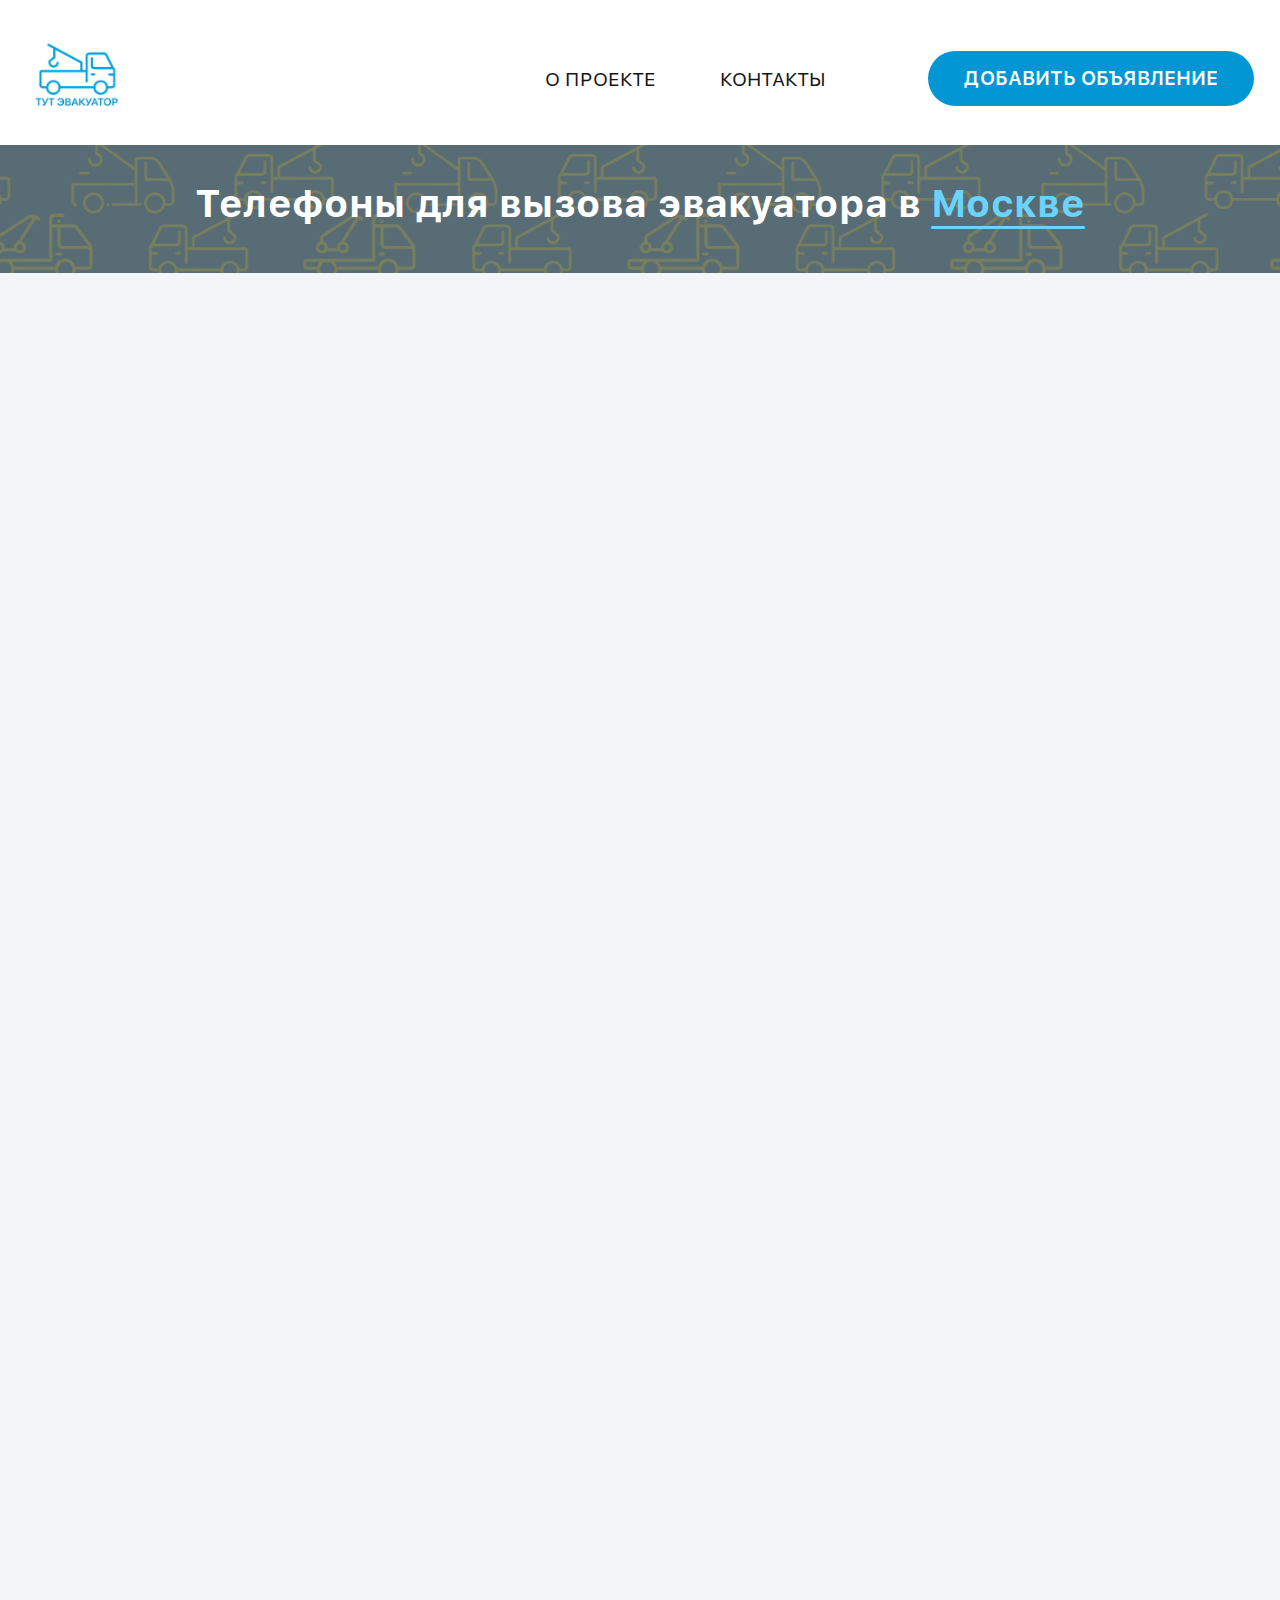
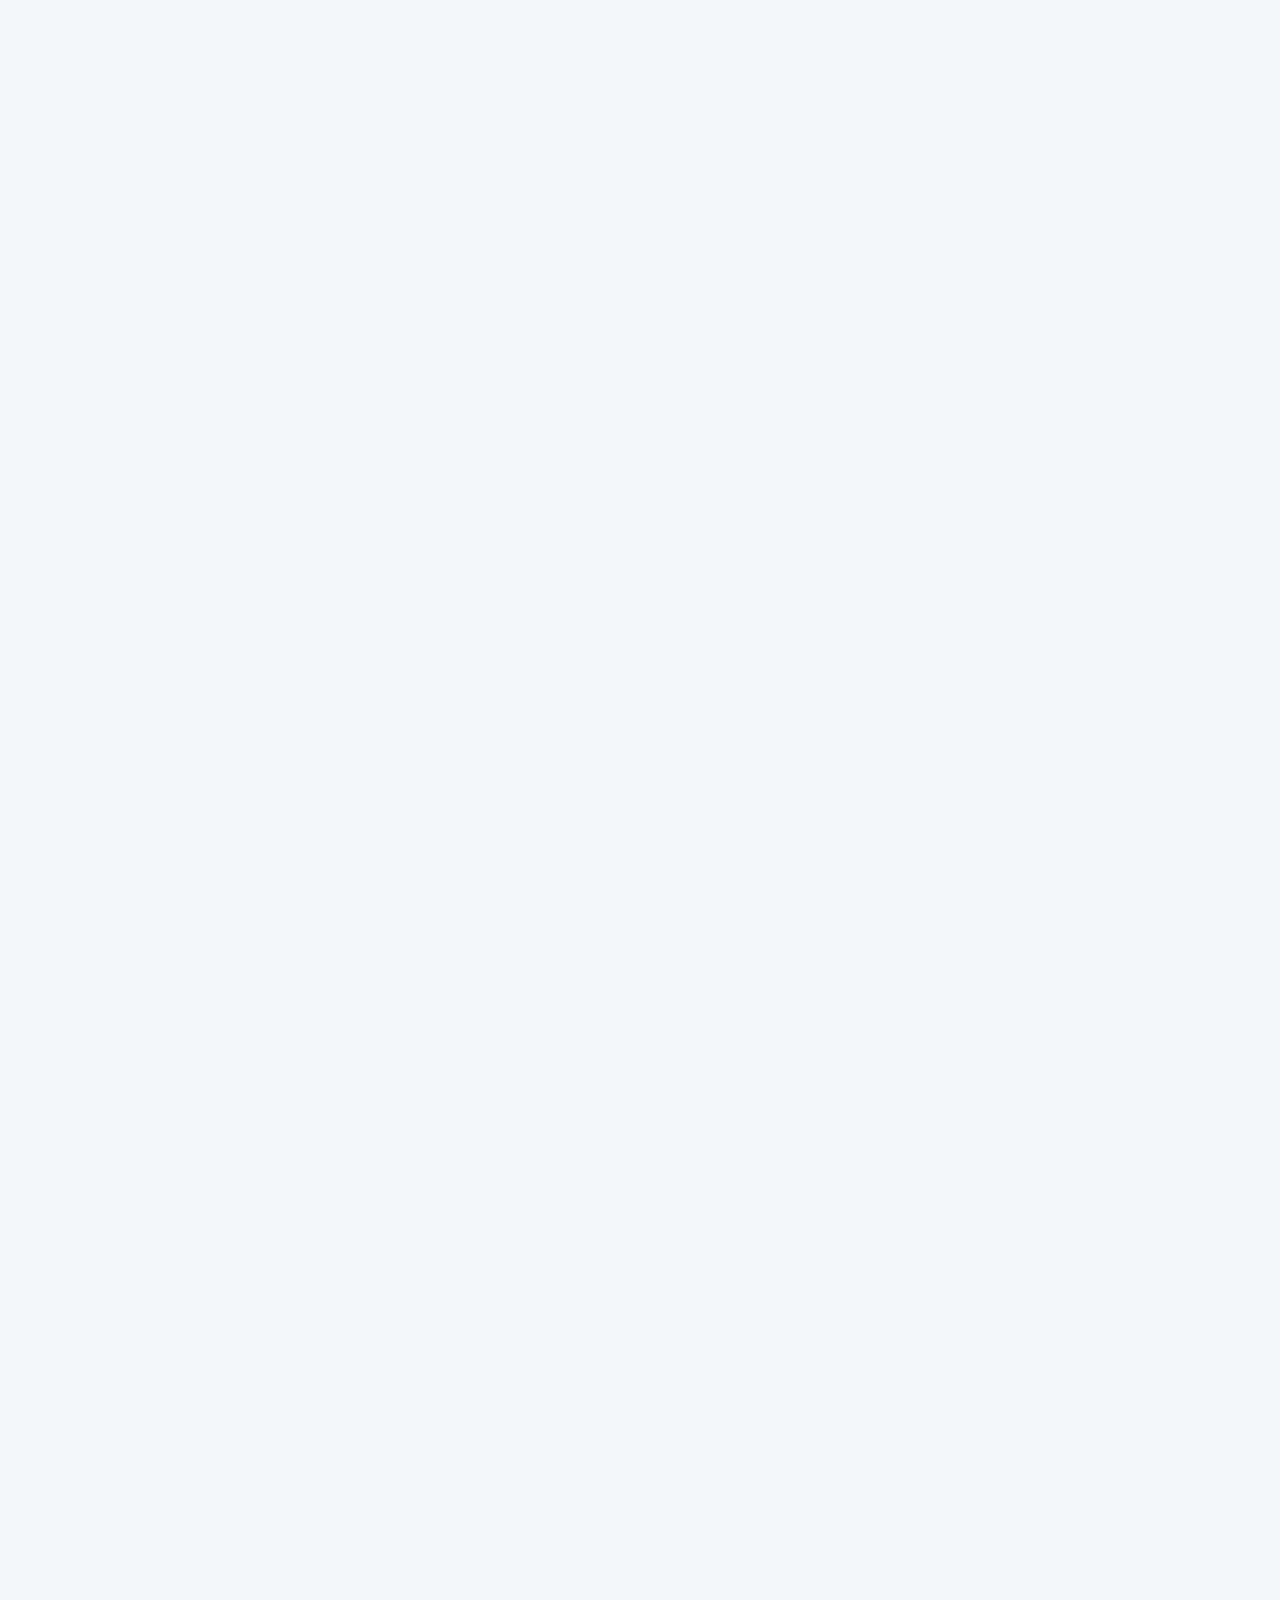
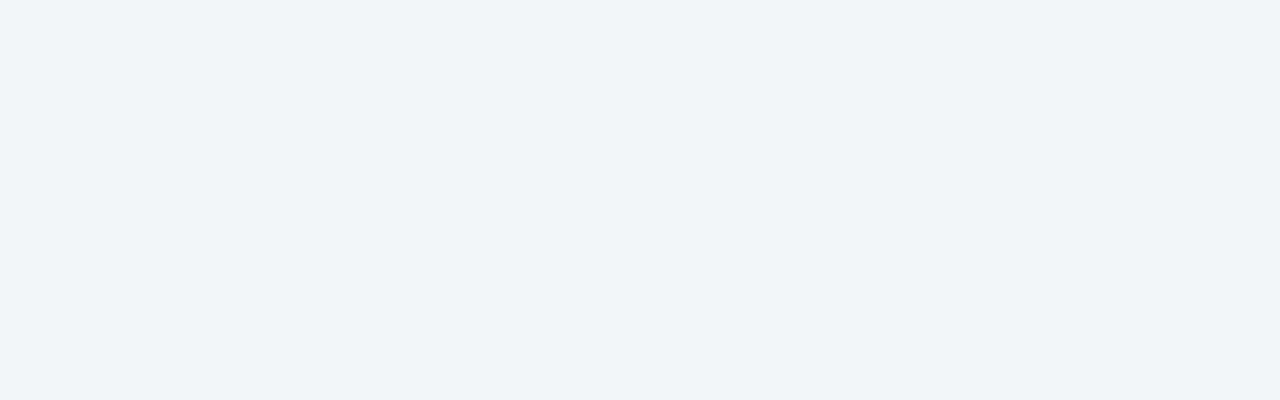
==== index.html @ 8d8cde80 "init commit" ====
<!doctype html>
<html lang="ru">
  <head>
    <meta charset="UTF-8" />
    <meta http-equiv="X-UA-Compatible" content="IE=edge" />
    <meta name="viewport" content="width=device-width, initial-scale=1.0" />
    <meta
      name="format-detection"
      content="telephone=no, address=no, email=no, date=no, url=no"
    />
    <meta name="theme-color" content="#F3F6F9" />
    <meta name="author" content="a.nikonorov" />
    <meta name="description" content="Тестовое задание для Дом сайтов" />
    <meta name="keywords" content="Тестовое задание, Дом сайтов" />
    <title>Дом сайтов. Тестовое задание</title>
    <link rel="shortcut icon" href="/favicon.ico" type="image/x-icon" />
    <link rel="stylesheet" href="css/index.css" />
  </head>
  <body>
    <div class="page-wrapper">
      <header class="header">
        <div class="header__container container">
          <a class="header__logo" href="/index.html">
            <img
              class="header__logo-img"
              srcset="img/logo.webp 1x, img/logo@2x.webp 2x"
              src="img/logo.webp"
              alt="Тут Эвакуатор"
            />
          </a>
          <div class="header__content">
            <nav class="header__nav">
              <ul class="header__nav-list">
                <li class="header__nav-item">
                  <a class="header__nav-link" href="#">О проекте</a>
                </li>
                <li class="header__nav-item">
                  <a class="header__nav-link" href="#">Контакты</a>
                </li>
              </ul>
            </nav>
            <a class="header__btn btn" href="#">Добавить объявление</a>
          </div>
        </div>
      </header>

      <main class="main-area">
        <section class="intro">
          <div class="intro__container container">
            <h1 class="intro__title">
              Телефоны для вызова эвакуатора в&nbsp;<a href="#">Москве</a>
            </h1>
          </div>
        </section>
      </main>

      <footer class="footer"></footer>
    </div>

    <script src="js/index.js" type="module"></script>
  </body>
</html>
---- css/index.css ----
@import 'modules/_normalize.css';
@import 'modules/_fonts.css';
@import 'modules/_variables.css';
@import 'modules/_common.css';
@import 'modules/_components.css';

/* ===========================
   Header
   =========================== */

.header {
  padding: 21px 0 22px;
  background: var(--white-color);
}

.header__container {
  max-width: 1720px;
  display: flex;
  align-items: center;
  justify-content: space-between;
  gap: 2rem;
}

.header__logo {
  display: flex;
  align-items: center;
}

.header__logo-img {
  width: clamp(60px, 8vw, 113px);
  height: clamp(60px, 8vw, 113px);
  object-fit: contain;
}

.header__content {
  display: flex;
  align-items: center;
  gap: clamp(20px, 8vw, 136px);
  transform: translateY(6px);
}

.header__nav-list {
  display: flex;
  gap: 20px clamp(20px, 5vw, 78px);
  margin: 0;
  padding: 0;
  list-style: none;
  text-transform: uppercase;
  font-size: var(--secondary-font-size);
}

.header__nav-item {
  margin: 0;
}

.header__nav-link {
  text-decoration: none;
  color: var(--primary-color);
}

.header__nav-link:hover,
.header__nav-link.current {
  color: var(--accent-color);
}

/* ===========================
   Intro
   =========================== */

.intro {
  padding: 34px 0 48px;
  background: url('../img/intro-bg.webp') repeat 54% 42% var(--banner-bg-color);
  color: var(--white-color);
  text-align: center;
}

.intro__title {
  margin: 0;
}

.intro__title a {
  text-underline-offset: 9px;
  transition: none;
}
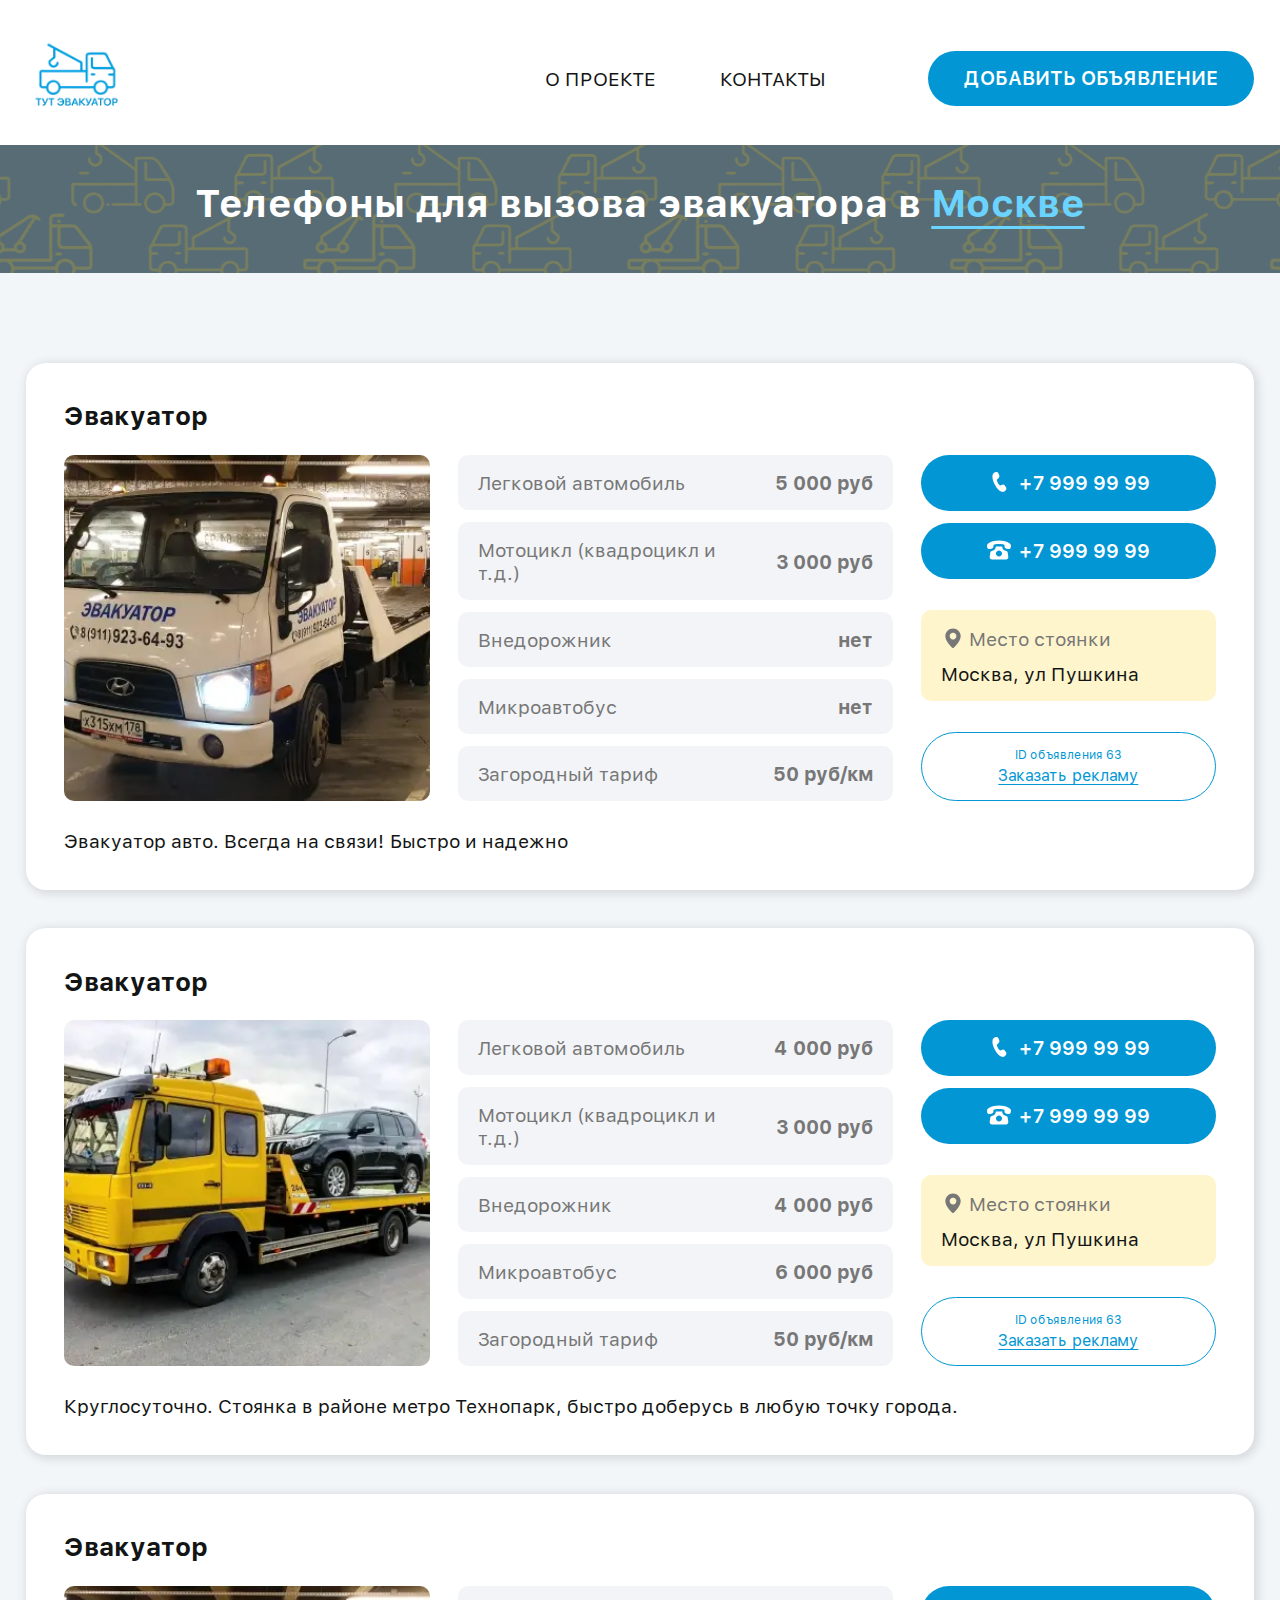
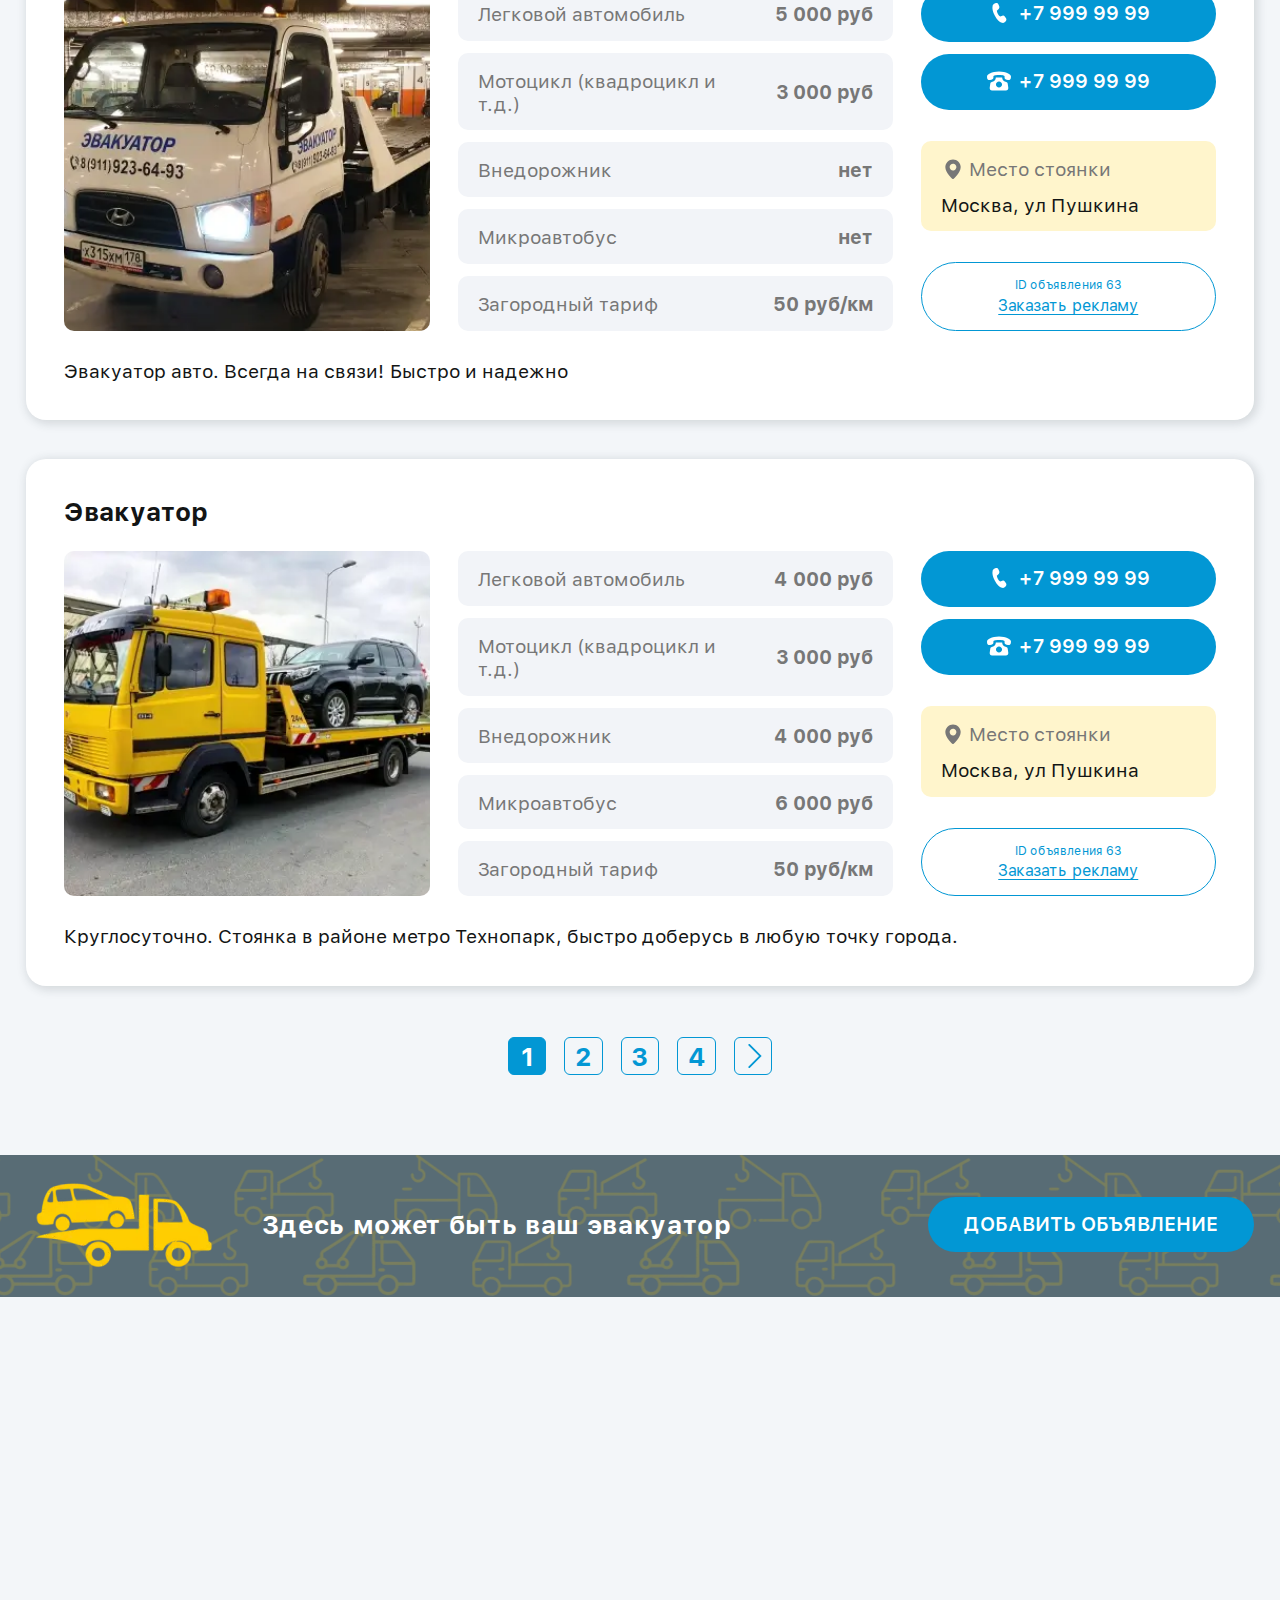
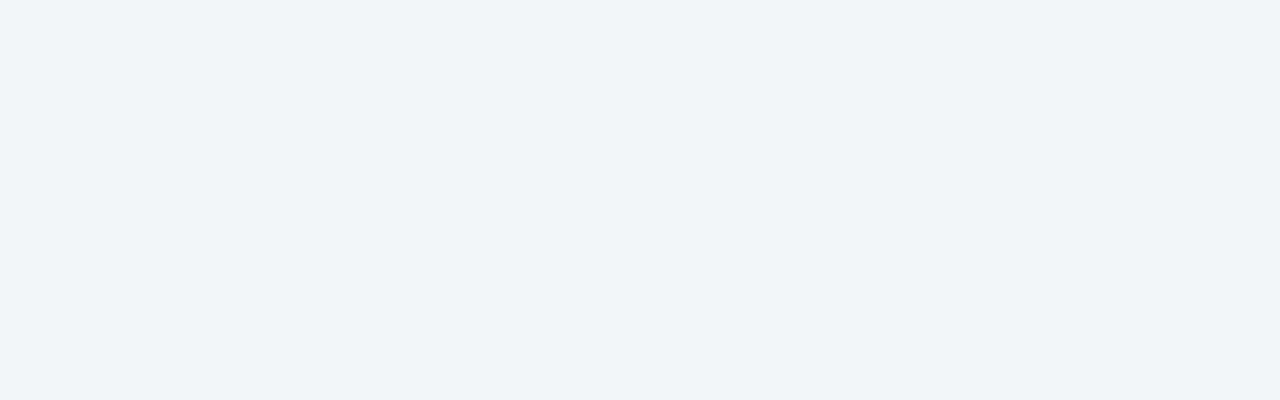
==== commit 1072b1c1: "iteration 1" ====
--- a/index.html
+++ b/index.html
@@ -52,6 +52,292 @@
             </h1>
           </div>
         </section>
+
+        <section class="catalog">
+          <div class="catalog__container container">
+            <div class="catalog__items">
+              <div class="card">
+                <h3 class="card__title">Эвакуатор</h3>
+                <div class="card__cols">
+                  <div class="card__img">
+                    <img src="img/card-img-1.webp" alt="Card image" />
+                  </div>
+                  <div class="card__params">
+                    <div class="card__param">
+                      <div class="card__param-name">Легковой автомобиль</div>
+                      <div class="card__param-value">5 000 руб</div>
+                    </div>
+                    <div class="card__param">
+                      <div class="card__param-name">
+                        Мотоцикл (квадроцикл и т.д.)
+                      </div>
+                      <div class="card__param-value">3 000 руб</div>
+                    </div>
+                    <div class="card__param">
+                      <div class="card__param-name">Внедорожник</div>
+                      <div class="card__param-value">нет</div>
+                    </div>
+                    <div class="card__param">
+                      <div class="card__param-name">Микроавтобус</div>
+                      <div class="card__param-value">нет</div>
+                    </div>
+                    <div class="card__param">
+                      <div class="card__param-name">Загородный тариф</div>
+                      <div class="card__param-value">50 руб/км</div>
+                    </div>
+                  </div>
+                  <div class="card__contacts">
+                    <div class="card__phones">
+                      <a class="card__phone btn" href="tel:+79999999999">
+                        <svg><use href="img/sprite.svg#call"></use></svg>
+                        <span>+7 999 99 99</span>
+                      </a>
+                      <a class="card__phone btn" href="tel:+79999999999">
+                        <svg><use href="img/sprite.svg#phone"></use></svg>
+                        <span>+7 999 99 99</span>
+                      </a>
+                    </div>
+                    <div class="card__place">
+                      <div class="card__place-title">
+                        <svg class="icon">
+                          <use href="img/sprite.svg#place"></use>
+                        </svg>
+                        <span>Место стоянки</span>
+                      </div>
+                      <div class="card__place-desc">Москва, ул Пушкина</div>
+                    </div>
+                    <div class="card__id">
+                      <div class="card__id-title">ID объявления 63</div>
+                      <a class="card__id-link" href="#">Заказать рекламу</a>
+                    </div>
+                  </div>
+                </div>
+                <div class="card__info">
+                  Эвакуатор авто. Всегда на связи! Быстро и надежно
+                </div>
+              </div>
+
+              <div class="card">
+                <h3 class="card__title">Эвакуатор</h3>
+                <div class="card__cols">
+                  <div class="card__img">
+                    <img src="img/card-img-2.webp" alt="Card image" />
+                  </div>
+                  <div class="card__params">
+                    <div class="card__param">
+                      <div class="card__param-name">Легковой автомобиль</div>
+                      <div class="card__param-value">4 000 руб</div>
+                    </div>
+                    <div class="card__param">
+                      <div class="card__param-name">
+                        Мотоцикл (квадроцикл и т.д.)
+                      </div>
+                      <div class="card__param-value">3 000 руб</div>
+                    </div>
+                    <div class="card__param">
+                      <div class="card__param-name">Внедорожник</div>
+                      <div class="card__param-value">4 000 руб</div>
+                    </div>
+                    <div class="card__param">
+                      <div class="card__param-name">Микроавтобус</div>
+                      <div class="card__param-value">6 000 руб</div>
+                    </div>
+                    <div class="card__param">
+                      <div class="card__param-name">Загородный тариф</div>
+                      <div class="card__param-value">50 руб/км</div>
+                    </div>
+                  </div>
+                  <div class="card__contacts">
+                    <div class="card__phones">
+                      <a class="card__phone btn" href="tel:+79999999999">
+                        <svg><use href="img/sprite.svg#call"></use></svg>
+                        <span>+7 999 99 99</span>
+                      </a>
+                      <a class="card__phone btn" href="tel:+79999999999">
+                        <svg><use href="img/sprite.svg#phone"></use></svg>
+                        <span>+7 999 99 99</span>
+                      </a>
+                    </div>
+                    <div class="card__place">
+                      <div class="card__place-title">
+                        <svg class="icon">
+                          <use href="img/sprite.svg#place"></use>
+                        </svg>
+                        <span>Место стоянки</span>
+                      </div>
+                      <div class="card__place-desc">Москва, ул Пушкина</div>
+                    </div>
+                    <div class="card__id">
+                      <div class="card__id-title">ID объявления 63</div>
+                      <a class="card__id-link" href="#">Заказать рекламу</a>
+                    </div>
+                  </div>
+                </div>
+                <div class="card__info">
+                  Круглосуточно. Стоянка в районе метро Технопарк, быстро
+                  доберусь в любую точку города.
+                </div>
+              </div>
+
+              <div class="card">
+                <h3 class="card__title">Эвакуатор</h3>
+                <div class="card__cols">
+                  <div class="card__img">
+                    <img src="img/card-img-1.webp" alt="Card image" />
+                  </div>
+                  <div class="card__params">
+                    <div class="card__param">
+                      <div class="card__param-name">Легковой автомобиль</div>
+                      <div class="card__param-value">5 000 руб</div>
+                    </div>
+                    <div class="card__param">
+                      <div class="card__param-name">
+                        Мотоцикл (квадроцикл и т.д.)
+                      </div>
+                      <div class="card__param-value">3 000 руб</div>
+                    </div>
+                    <div class="card__param">
+                      <div class="card__param-name">Внедорожник</div>
+                      <div class="card__param-value">нет</div>
+                    </div>
+                    <div class="card__param">
+                      <div class="card__param-name">Микроавтобус</div>
+                      <div class="card__param-value">нет</div>
+                    </div>
+                    <div class="card__param">
+                      <div class="card__param-name">Загородный тариф</div>
+                      <div class="card__param-value">50 руб/км</div>
+                    </div>
+                  </div>
+                  <div class="card__contacts">
+                    <div class="card__phones">
+                      <a class="card__phone btn" href="tel:+79999999999">
+                        <svg><use href="img/sprite.svg#call"></use></svg>
+                        <span>+7 999 99 99</span>
+                      </a>
+                      <a class="card__phone btn" href="tel:+79999999999">
+                        <svg><use href="img/sprite.svg#phone"></use></svg>
+                        <span>+7 999 99 99</span>
+                      </a>
+                    </div>
+                    <div class="card__place">
+                      <div class="card__place-title">
+                        <svg class="icon">
+                          <use href="img/sprite.svg#place"></use>
+                        </svg>
+                        <span>Место стоянки</span>
+                      </div>
+                      <div class="card__place-desc">Москва, ул Пушкина</div>
+                    </div>
+                    <div class="card__id">
+                      <div class="card__id-title">ID объявления 63</div>
+                      <a class="card__id-link" href="#">Заказать рекламу</a>
+                    </div>
+                  </div>
+                </div>
+                <div class="card__info">
+                  Эвакуатор авто. Всегда на связи! Быстро и надежно
+                </div>
+              </div>
+
+              <div class="card">
+                <h3 class="card__title">Эвакуатор</h3>
+                <div class="card__cols">
+                  <div class="card__img">
+                    <img src="img/card-img-2.webp" alt="Card image" />
+                  </div>
+                  <div class="card__params">
+                    <div class="card__param">
+                      <div class="card__param-name">Легковой автомобиль</div>
+                      <div class="card__param-value">4 000 руб</div>
+                    </div>
+                    <div class="card__param">
+                      <div class="card__param-name">
+                        Мотоцикл (квадроцикл и т.д.)
+                      </div>
+                      <div class="card__param-value">3 000 руб</div>
+                    </div>
+                    <div class="card__param">
+                      <div class="card__param-name">Внедорожник</div>
+                      <div class="card__param-value">4 000 руб</div>
+                    </div>
+                    <div class="card__param">
+                      <div class="card__param-name">Микроавтобус</div>
+                      <div class="card__param-value">6 000 руб</div>
+                    </div>
+                    <div class="card__param">
+                      <div class="card__param-name">Загородный тариф</div>
+                      <div class="card__param-value">50 руб/км</div>
+                    </div>
+                  </div>
+                  <div class="card__contacts">
+                    <div class="card__phones">
+                      <a class="card__phone btn" href="tel:+79999999999">
+                        <svg><use href="img/sprite.svg#call"></use></svg>
+                        <span>+7 999 99 99</span>
+                      </a>
+                      <a class="card__phone btn" href="tel:+79999999999">
+                        <svg><use href="img/sprite.svg#phone"></use></svg>
+                        <span>+7 999 99 99</span>
+                      </a>
+                    </div>
+                    <div class="card__place">
+                      <div class="card__place-title">
+                        <svg class="icon">
+                          <use href="img/sprite.svg#place"></use>
+                        </svg>
+                        <span>Место стоянки</span>
+                      </div>
+                      <div class="card__place-desc">Москва, ул Пушкина</div>
+                    </div>
+                    <div class="card__id">
+                      <div class="card__id-title">ID объявления 63</div>
+                      <a class="card__id-link" href="#">Заказать рекламу</a>
+                    </div>
+                  </div>
+                </div>
+                <div class="card__info">
+                  Круглосуточно. Стоянка в районе метро Технопарк, быстро
+                  доберусь в любую точку города.
+                </div>
+              </div>
+            </div>
+
+            <div class="pagination">
+              <!--<a class="pagination__item pagination__item--prev" href="#">
+                <svg class="icon">
+                  <use href="img/sprite.svg?v2#angle-r"></use>
+                </svg>
+              </a>-->
+              <a class="pagination__item pagination__item--current" href="#">
+                1
+              </a>
+              <a class="pagination__item" href="#">2</a>
+              <a class="pagination__item" href="#">3</a>
+              <a class="pagination__item" href="#">4</a>
+              <a class="pagination__item pagination__item--next" href="#">
+                <svg class="icon">
+                  <use href="img/sprite.svg?v2#angle-r"></use>
+                </svg>
+              </a>
+            </div>
+          </div>
+        </section>
+
+        <section class="banner">
+          <div class="banner__container container">
+            <div class="banner__icon">
+              <img
+                class="banner__icon-img"
+                srcset="img/banner-icon.webp 1x, img/banner-icon@2x.webp 2x"
+                src="img/banner-icon.webp"
+                alt="Здесь может быть ваш эвакуатор"
+              />
+            </div>
+            <h2 class="banner__title">Здесь может быть ваш эвакуатор</h2>
+            <a class="banner__btn btn" href="#">Добавить объявление</a>
+          </div>
+        </section>
       </main>
 
       <footer class="footer"></footer>
--- a/css/index.css
+++ b/css/index.css
@@ -41,7 +41,7 @@
 
 .header__nav-list {
   display: flex;
-  gap: 20px clamp(20px, 5vw, 78px);
+  gap: 20px clamp(16px, 5vw, 78px);
   margin: 0;
   padding: 0;
   list-style: none;
@@ -82,3 +82,53 @@
   text-underline-offset: 9px;
   transition: none;
 }
+
+/* ===========================
+   Catalog
+   =========================== */
+
+.catalog {
+  padding-top: clamp(47px, 7vw, 94px);
+  padding-bottom: clamp(40px, 7vw, 80px);
+}
+
+.catalog__items {
+  display: flex;
+  flex-direction: column;
+  gap: clamp(22px, 3vw, 44px);
+}
+
+/* ===========================
+   Banner
+   =========================== */
+
+.banner {
+  background: url('../img/intro-bg.webp') repeat 54% 42% var(--banner-bg-color);
+  color: var(--white-color);
+}
+
+.banner__container {
+  display: flex;
+  align-items: center;
+  justify-content: space-between;
+  gap: 36px;
+  padding-top: 9px;
+  padding-bottom: 12px;
+}
+
+.banner__icon {
+  display: flex;
+  align-items: center;
+  margin-left: -10px;
+}
+
+.banner__icon-img {
+  width: 210px;
+  height: 121px;
+  object-fit: contain;
+}
+
+.banner__title {
+  margin: 0 auto 0 0;
+  letter-spacing: 0.026em;
+}
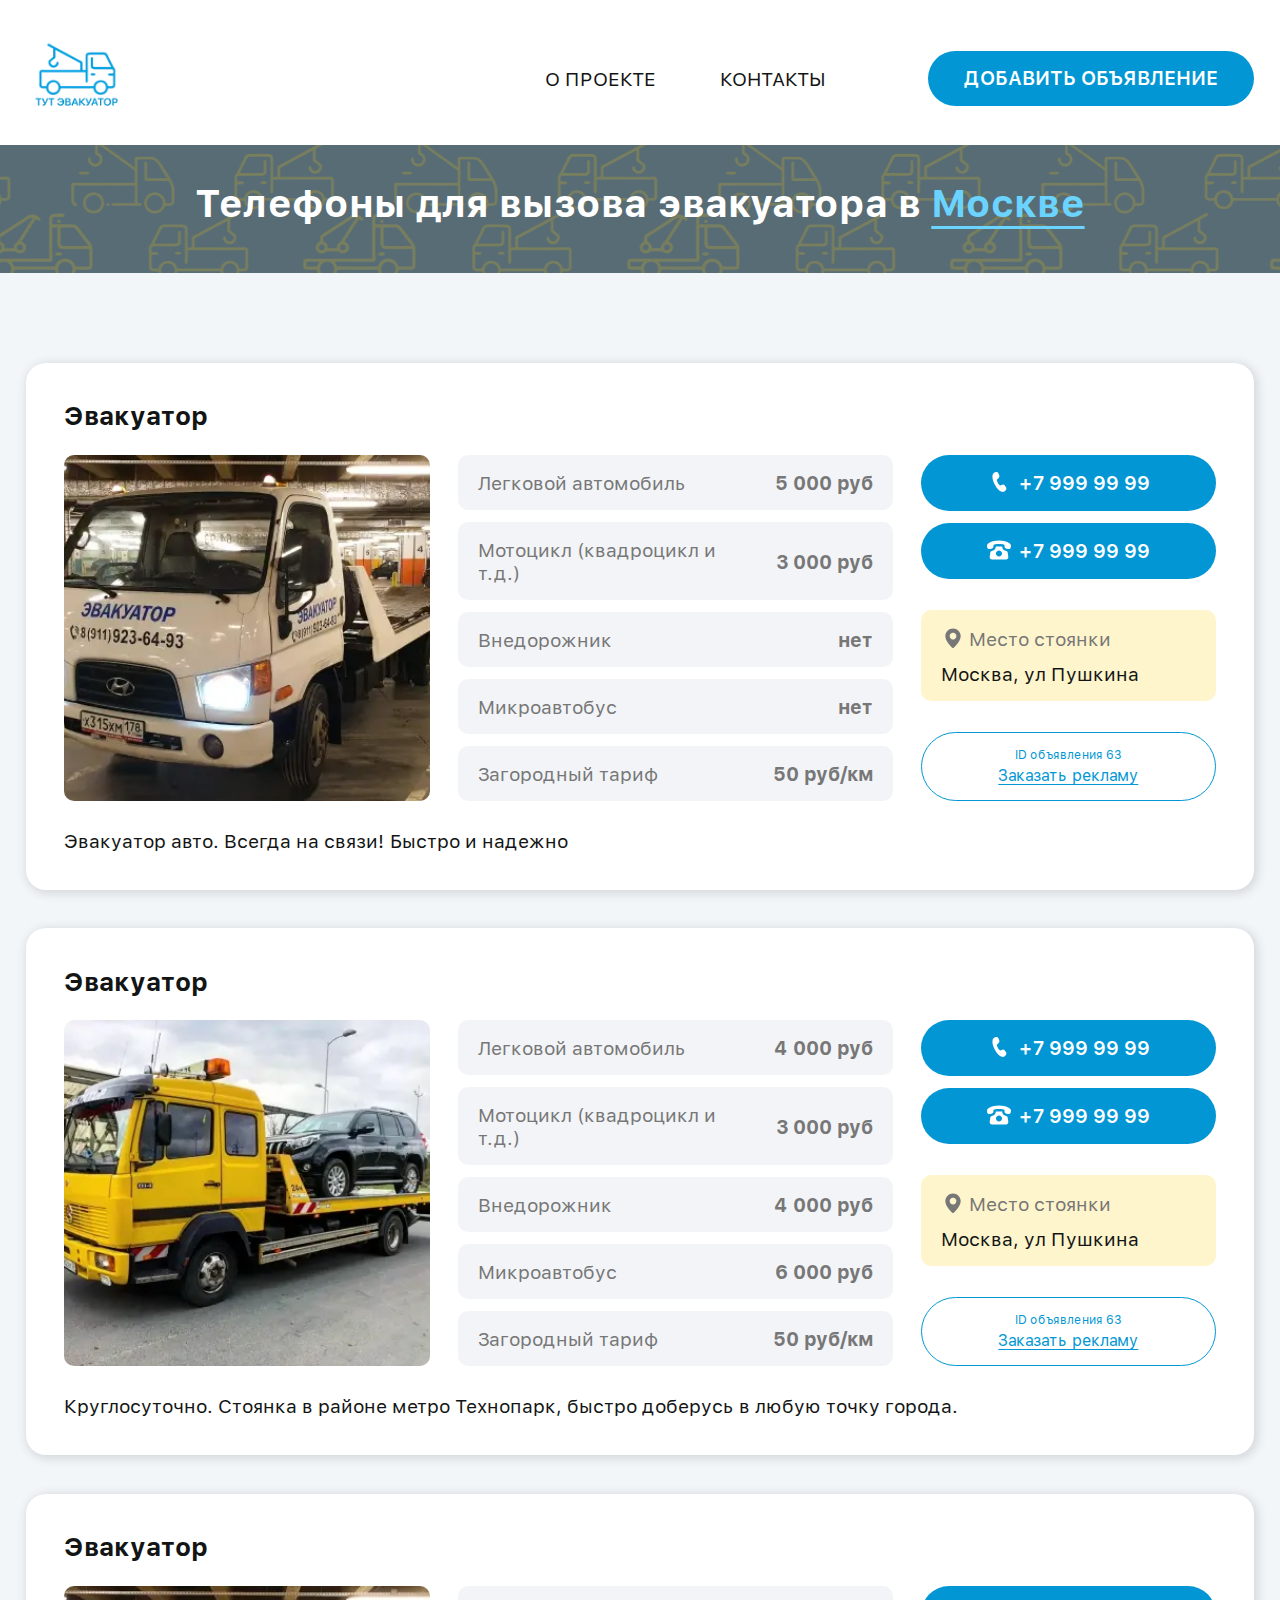
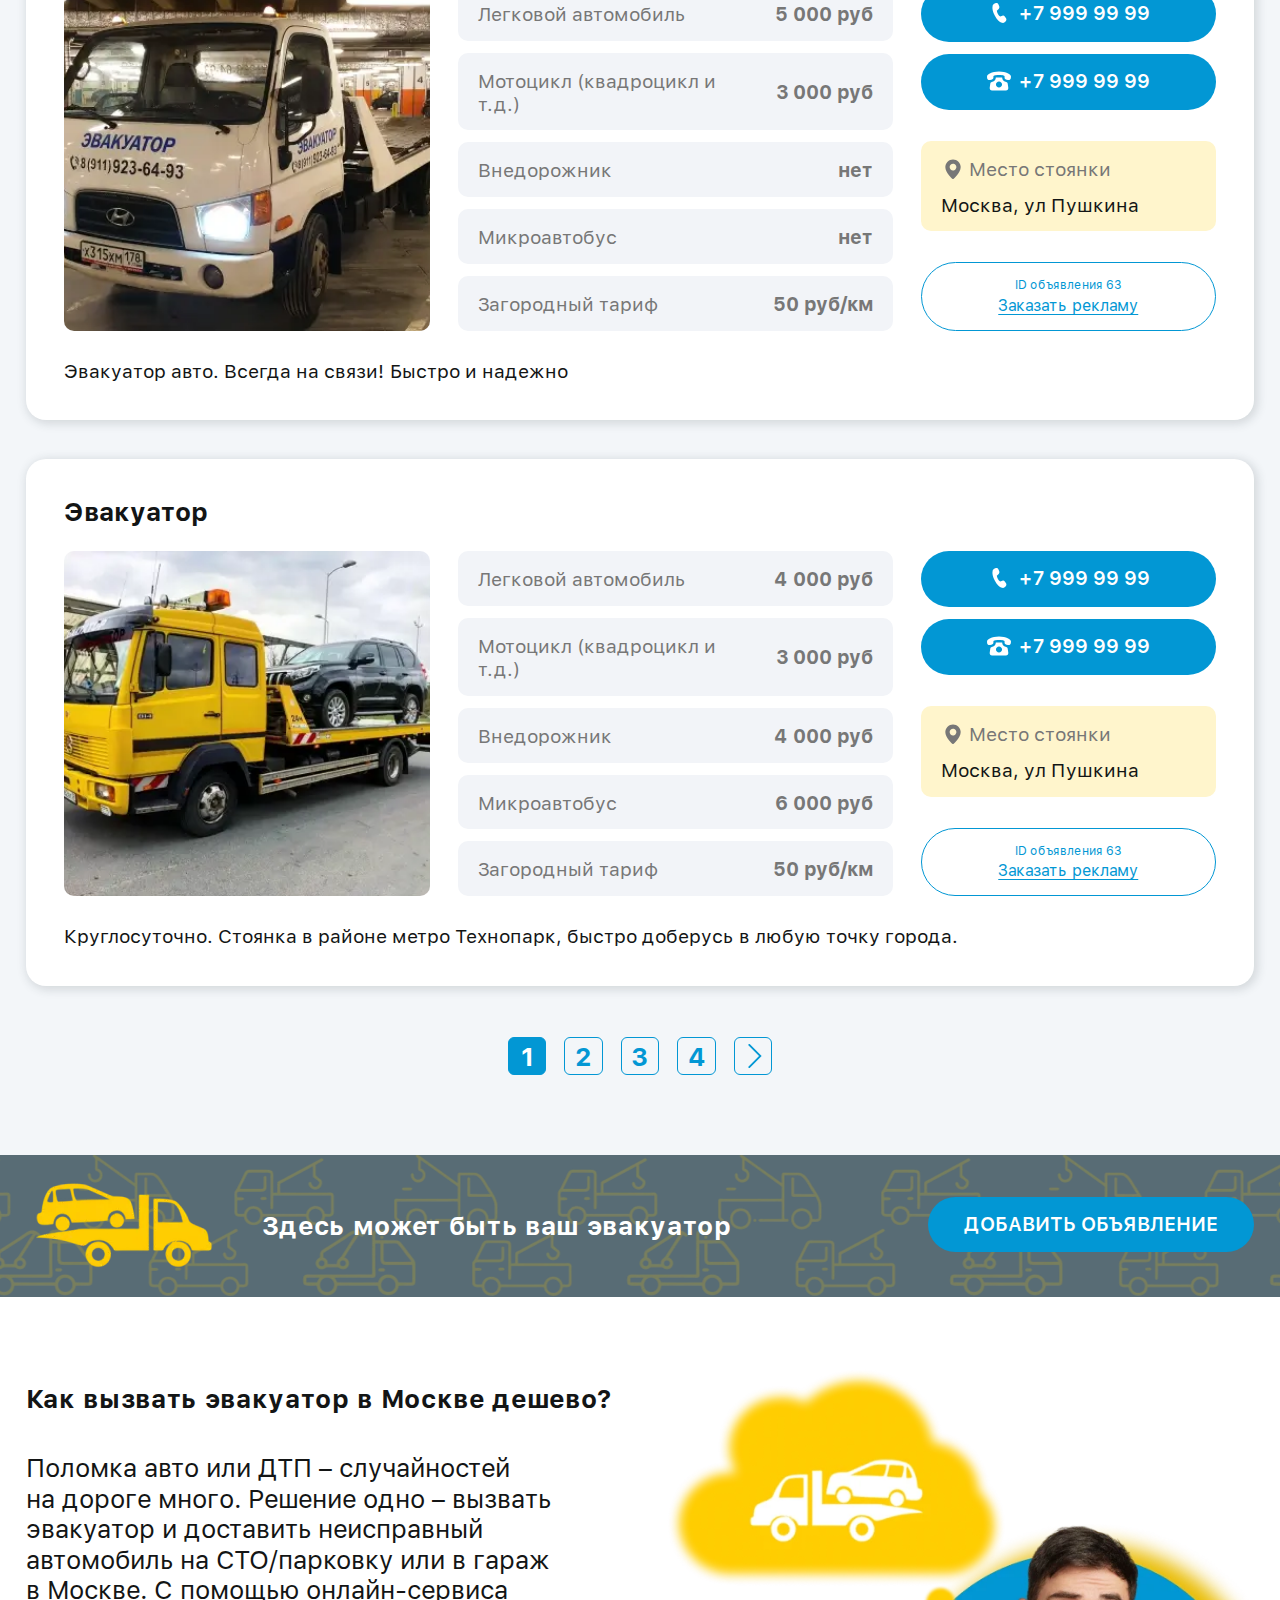
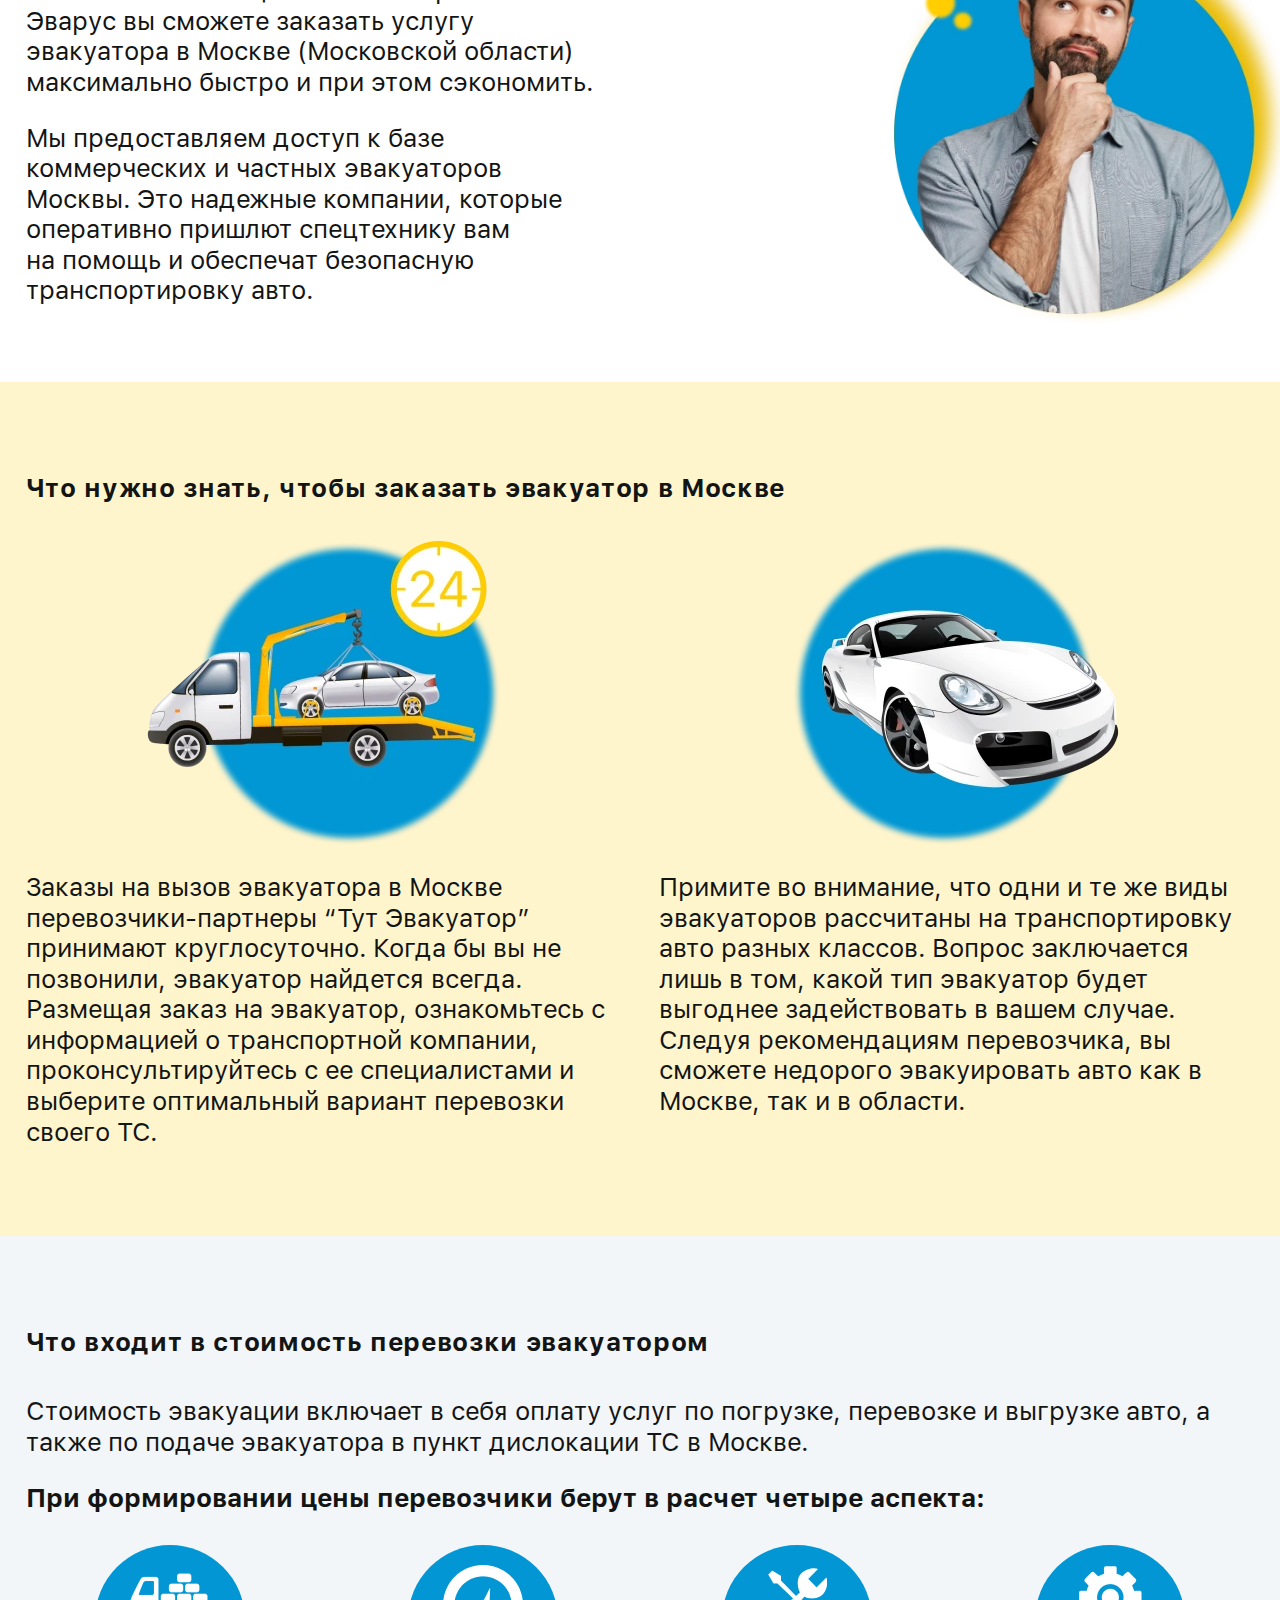
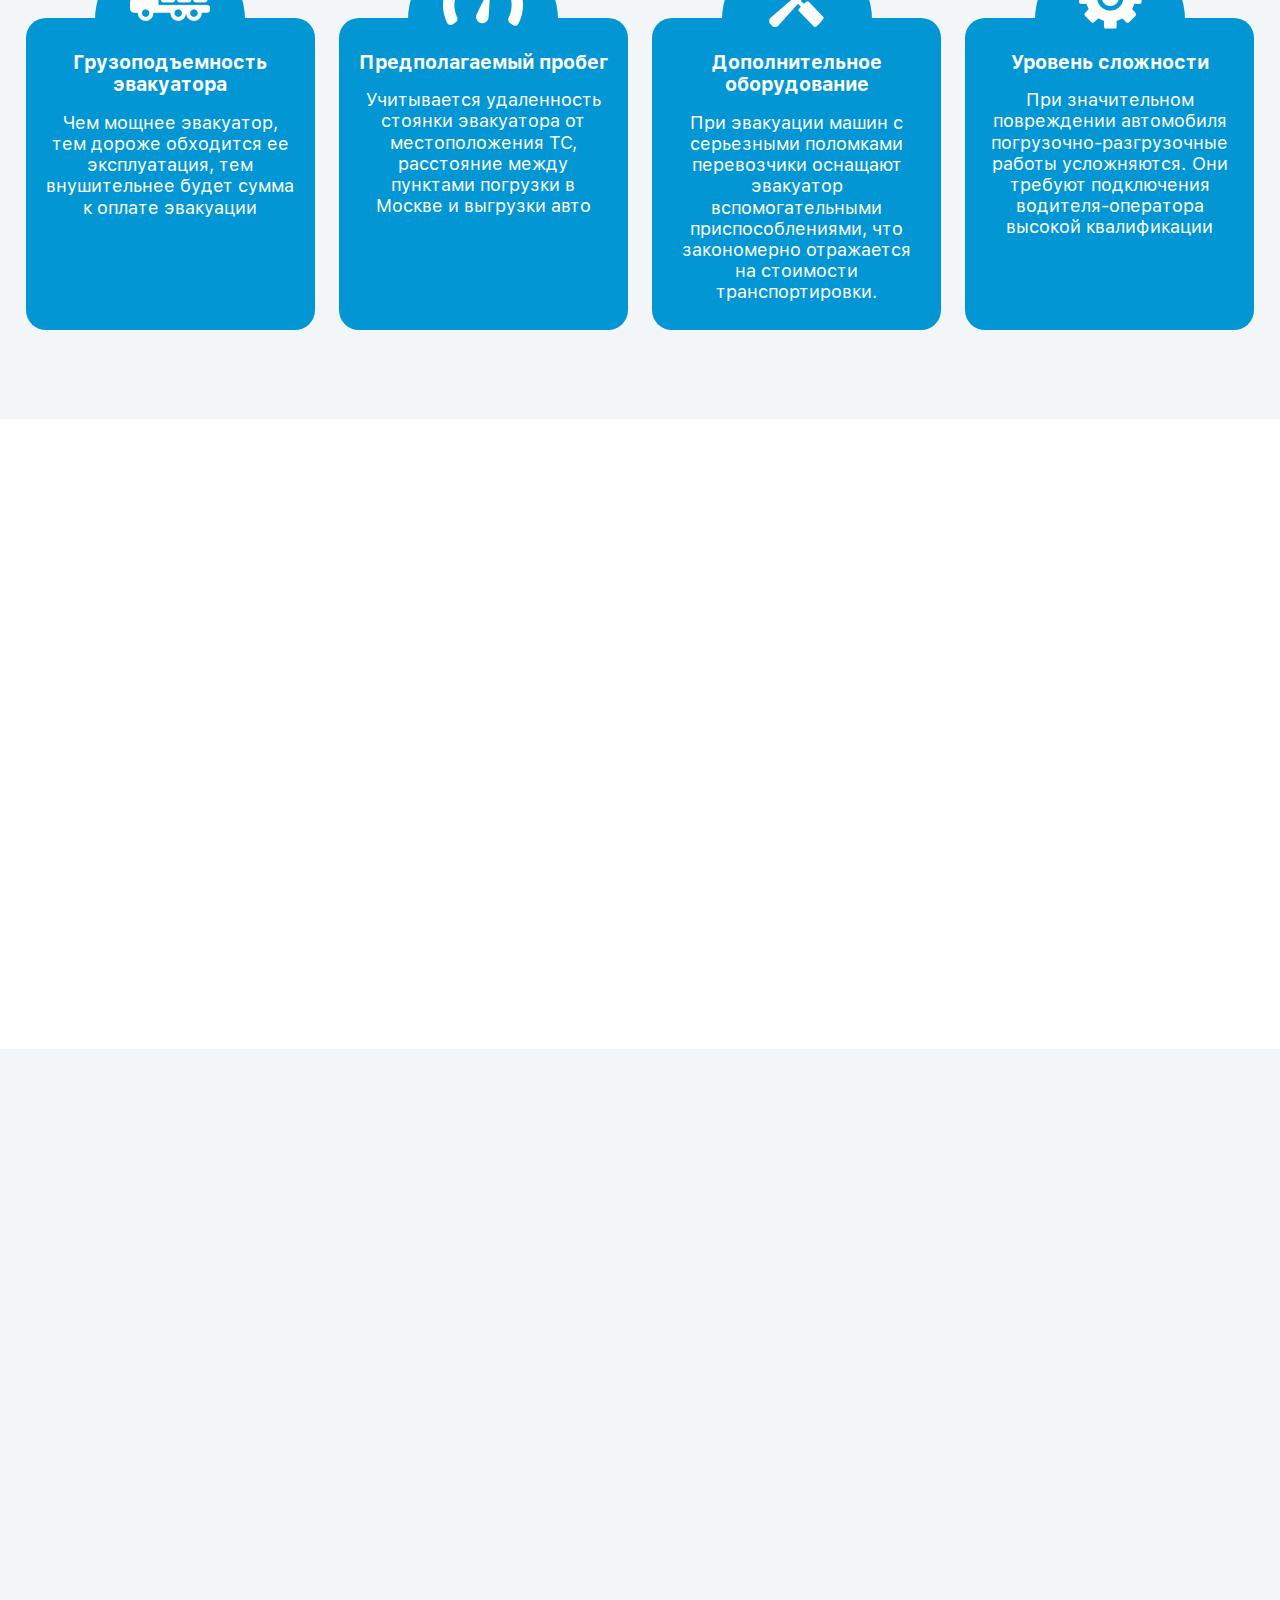
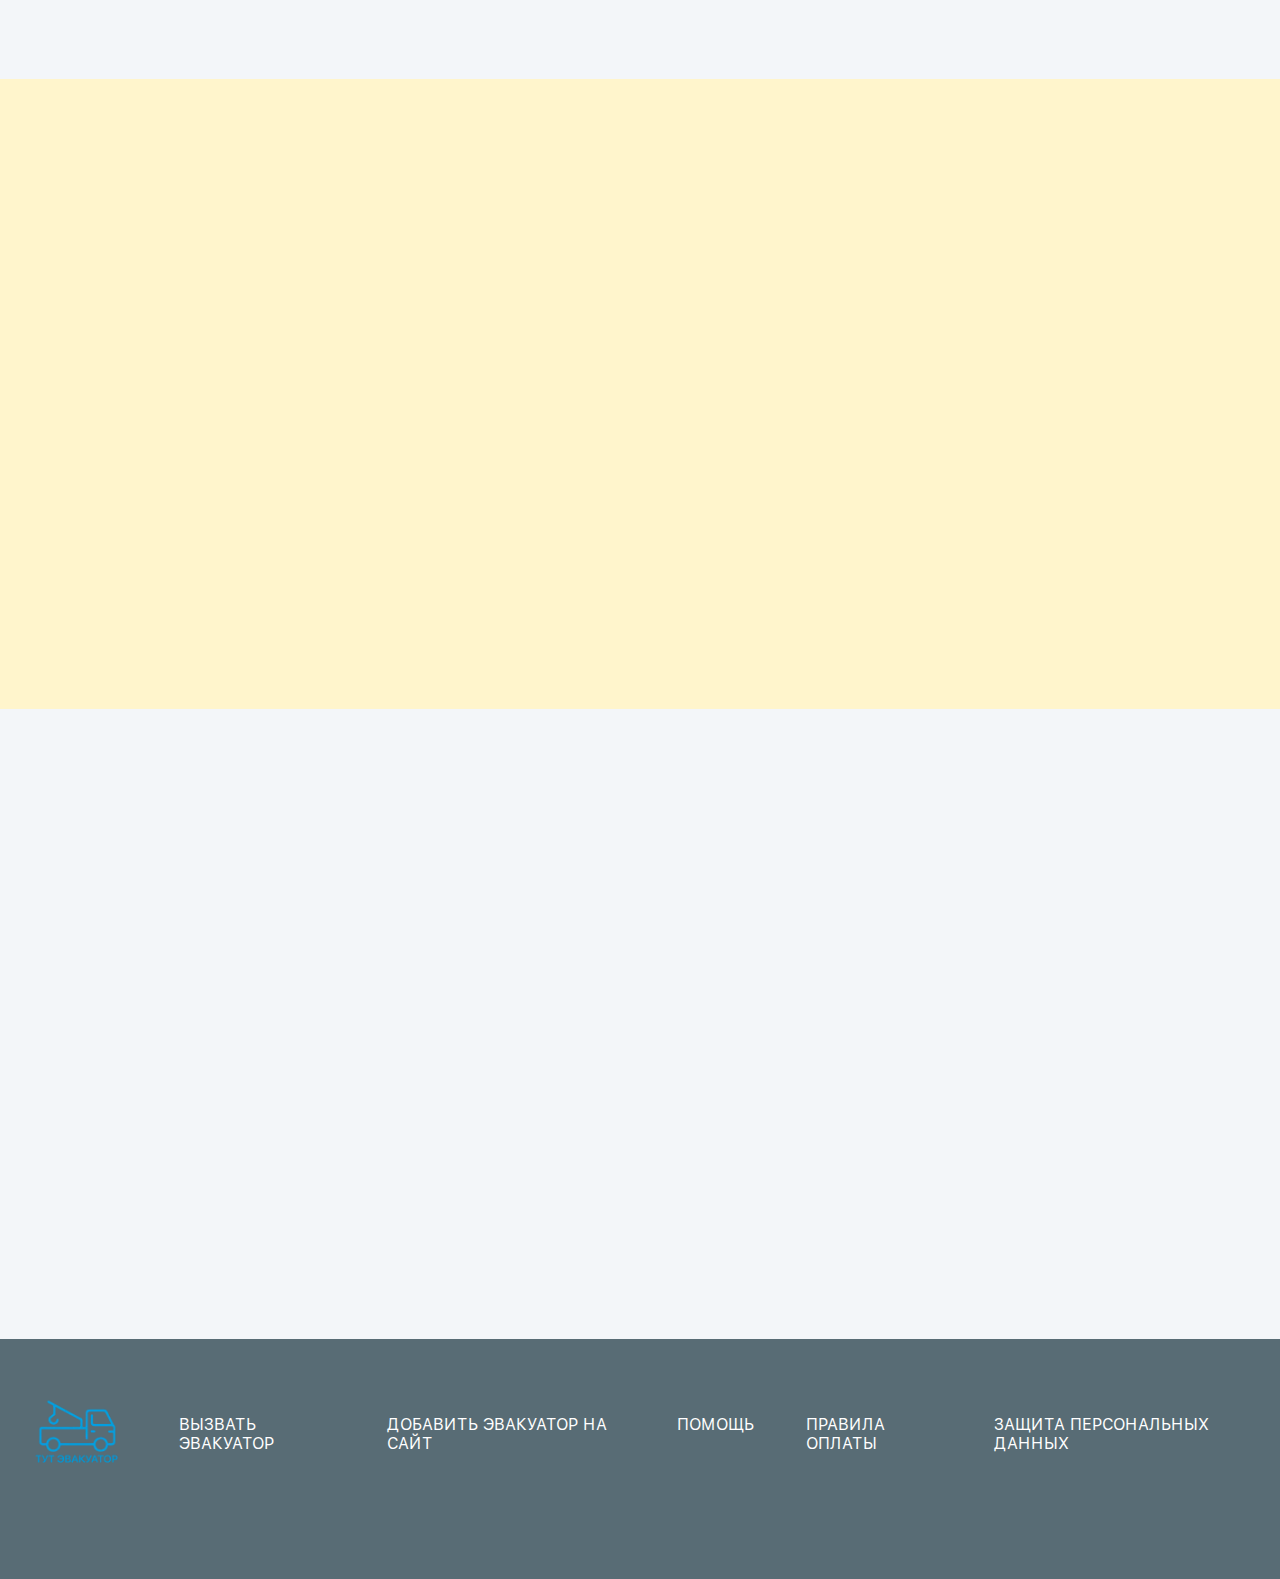
==== commit df0a77f6: "iteration 2" ====
--- a/index.html
+++ b/index.html
@@ -60,7 +60,7 @@
                 <h3 class="card__title">Эвакуатор</h3>
                 <div class="card__cols">
                   <div class="card__img">
-                    <img src="img/card-img-1.webp" alt="Card image" />
+                    <img src="img/card-1.webp" alt="Card image" />
                   </div>
                   <div class="card__params">
                     <div class="card__param">
@@ -121,7 +121,7 @@
                 <h3 class="card__title">Эвакуатор</h3>
                 <div class="card__cols">
                   <div class="card__img">
-                    <img src="img/card-img-2.webp" alt="Card image" />
+                    <img src="img/card-2.webp" alt="Card image" />
                   </div>
                   <div class="card__params">
                     <div class="card__param">
@@ -183,7 +183,7 @@
                 <h3 class="card__title">Эвакуатор</h3>
                 <div class="card__cols">
                   <div class="card__img">
-                    <img src="img/card-img-1.webp" alt="Card image" />
+                    <img src="img/card-1.webp" alt="Card image" />
                   </div>
                   <div class="card__params">
                     <div class="card__param">
@@ -244,7 +244,7 @@
                 <h3 class="card__title">Эвакуатор</h3>
                 <div class="card__cols">
                   <div class="card__img">
-                    <img src="img/card-img-2.webp" alt="Card image" />
+                    <img src="img/card-2.webp" alt="Card image" />
                   </div>
                   <div class="card__params">
                     <div class="card__param">
@@ -304,7 +304,11 @@
             </div>
 
             <div class="pagination">
-              <!--<a class="pagination__item pagination__item--prev" href="#">
+              <!--<a
+                class="pagination__item pagination__item--prev"
+                href="#"
+                aria-label="Предыдущая страница"
+              >
                 <svg class="icon">
                   <use href="img/sprite.svg?v2#angle-r"></use>
                 </svg>
@@ -315,7 +319,11 @@
               <a class="pagination__item" href="#">2</a>
               <a class="pagination__item" href="#">3</a>
               <a class="pagination__item" href="#">4</a>
-              <a class="pagination__item pagination__item--next" href="#">
+              <a
+                class="pagination__item pagination__item--next"
+                href="#"
+                aria-label="Следующая страница"
+              >
                 <svg class="icon">
                   <use href="img/sprite.svg?v2#angle-r"></use>
                 </svg>
@@ -338,11 +346,233 @@
             <a class="banner__btn btn" href="#">Добавить объявление</a>
           </div>
         </section>
+
+        <section class="how-call">
+          <div class="how-call__container container">
+            <div class="how-call__content">
+              <h2 class="how-call__title">
+                Как вызвать эвакуатор в Москве дешево?
+              </h2>
+              <div class="how-call__desc">
+                <p>
+                  Поломка авто или ДТП&nbsp;– случайностей на&nbsp;дороге много.
+                  Решение одно&nbsp;– вызвать эвакуатор и&nbsp;доставить
+                  неисправный автомобиль на&nbsp;<nobr>СТО/парковку</nobr> или
+                  в&nbsp;гараж в&nbsp;Москве. С&nbsp;помощью онлайн-сервиса
+                  Эварус вы&nbsp;сможете заказать услугу эвакуатора
+                  в&nbsp;Москве (Московской области) максимально быстро
+                  и&nbsp;при этом сэкономить.
+                </p>
+                <p>
+                  Мы&nbsp;предоставляем доступ к&nbsp;базе коммерческих
+                  и&nbsp;частных эвакуаторов Москвы. Это надежные компании,
+                  которые оперативно пришлют спецтехнику вам на&nbsp;помощь
+                  и&nbsp;обеспечат безопасную транспортировку авто.
+                </p>
+              </div>
+            </div>
+            <div class="how-call__img">
+              <img
+                srcset="img/how-call.webp 1x, img/how-call@2x.webp 2x"
+                src="img/how-call.webp"
+                alt="Как вызвать эвакуатор"
+              />
+            </div>
+          </div>
+        </section>
+
+        <section class="need-know">
+          <div class="need-know__container container">
+            <h2 class="need-know__title">
+              Что нужно знать, чтобы заказать эвакуатор в Москве
+            </h2>
+            <div class="need-know__row">
+              <div class="need-know__item">
+                <div class="need-know__item-img">
+                  <img
+                    srcset="img/need-know-1.webp 1x, img/need-know-1@2x.webp 2x"
+                    src="img/need-know-1.webp"
+                    alt="Заказы на вызов эвакуатора"
+                  />
+                </div>
+                <div class="need-know__item-desc">
+                  <p>
+                    Заказы на вызов эвакуатора в Москве перевозчики-партнеры
+                    “Тут Эвакуатор” принимают круглосуточно. Когда бы вы не
+                    позвонили, эвакуатор найдется всегда. Размещая заказ на
+                    эвакуатор, ознакомьтесь с информацией о транспортной
+                    компании, проконсультируйтесь с ее специалистами и выберите
+                    оптимальный вариант перевозки своего ТС.
+                  </p>
+                </div>
+              </div>
+              <div class="need-know__item">
+                <div class="need-know__item-img">
+                  <img
+                    srcset="img/need-know-2.webp 1x, img/need-know-2@2x.webp 2x"
+                    src="img/need-know-2.webp"
+                    alt="Примите во внимание"
+                  />
+                </div>
+                <div class="need-know__item-desc">
+                  <p>
+                    Примите во внимание, что одни и те же виды эвакуаторов
+                    рассчитаны на транспортировку авто разных классов. Вопрос
+                    заключается лишь в том, какой тип эвакуатор будет выгоднее
+                    задействовать в вашем случае. Следуя рекомендациям
+                    перевозчика, вы сможете недорого эвакуировать авто как в
+                    Москве, так и в области.
+                  </p>
+                </div>
+              </div>
+            </div>
+          </div>
+        </section>
+
+        <section class="cost">
+          <div class="cost__container container">
+            <h2 class="cost__title">
+              Что входит в стоимость перевозки эвакуатором
+            </h2>
+            <div class="cost__info">
+              <p>
+                Стоимость эвакуации включает в себя оплату услуг по погрузке,
+                перевозке и выгрузке авто, а также по подаче эвакуатора в пункт
+                дислокации ТС в Москве.
+              </p>
+              <p>
+                <strong>
+                  При формировании цены перевозчики берут в расчет четыре
+                  аспекта:
+                </strong>
+              </p>
+            </div>
+            <div class="cost__items">
+              <div class="cost__item">
+                <div class="cost__item-icon">
+                  <img
+                    srcset="img/cost/1.webp 1x, img/cost/1@2x.webp 2x"
+                    src="img/cost/1.webp"
+                    alt="Грузоподъемность эвакуатора"
+                  />
+                </div>
+                <div class="cost__item-body">
+                  <div class="cost__item-title">
+                    Грузоподъемность эвакуатора
+                  </div>
+                  <div class="cost__item-desc">
+                    Чем мощнее эвакуатор, тем дороже обходится ее эксплуатация,
+                    тем внушительнее будет сумма к оплате эвакуации
+                  </div>
+                </div>
+              </div>
+
+              <div class="cost__item">
+                <div class="cost__item-icon">
+                  <img
+                    srcset="img/cost/2.webp 1x, img/cost/2@2x.webp 2x"
+                    src="img/cost/2.webp"
+                    alt="Грузоподъемность эвакуатора"
+                  />
+                </div>
+                <div class="cost__item-body">
+                  <div class="cost__item-title">Предполагаемый пробег</div>
+                  <div class="cost__item-desc">
+                    Учитывается удаленность стоянки эвакуатора от местоположения
+                    ТС, расстояние между пунктами погрузки в Москве и выгрузки
+                    авто
+                  </div>
+                </div>
+              </div>
+
+              <div class="cost__item">
+                <div class="cost__item-icon">
+                  <img
+                    srcset="img/cost/3.webp 1x, img/cost/3@2x.webp 2x"
+                    src="img/cost/3.webp"
+                    alt="Грузоподъемность эвакуатора"
+                  />
+                </div>
+                <div class="cost__item-body">
+                  <div class="cost__item-title">
+                    Дополнительное оборудование
+                  </div>
+                  <div class="cost__item-desc">
+                    При эвакуации машин с серьезными поломками перевозчики
+                    оснащают эвакуатор вспомогательными приспособлениями, что
+                    закономерно отражается на стоимости транспортировки.
+                  </div>
+                </div>
+              </div>
+
+              <div class="cost__item">
+                <div class="cost__item-icon">
+                  <img
+                    srcset="img/cost/4.webp 1x, img/cost/4@2x.webp 2x"
+                    src="img/cost/4.webp"
+                    alt="Грузоподъемность эвакуатора"
+                  />
+                </div>
+                <div class="cost__item-body">
+                  <div class="cost__item-title">Уровень сложности</div>
+                  <div class="cost__item-desc">
+                    При значительном повреждении автомобиля
+                    погрузочно-разгрузочные работы усложняются. Они требуют
+                    подключения водителя-оператора высокой квалификации
+                  </div>
+                </div>
+              </div>
+            </div>
+          </div>
+        </section>
+
+        <section class="advantages"></section>
+
+        <section class="weight"></section>
+
+        <section class="instruction"></section>
+
+        <section class="info"></section>
       </main>
 
-      <footer class="footer"></footer>
+      <footer class="footer">
+        <div class="footer__container container">
+          <a class="footer__logo" href="/index.html">
+            <img
+              class="footer__logo-img"
+              srcset="img/logo.webp 1x, img/logo@2x.webp 2x"
+              src="img/logo.webp"
+              alt="Тут Эвакуатор"
+            />
+          </a>
+          <nav class="footer__nav">
+            <ul class="footer__nav-list">
+              <li class="footer__nav-item">
+                <a class="footer__nav-link" href="#">Вызвать эвакуатор</a>
+              </li>
+              <li class="footer__nav-item">
+                <a class="footer__nav-link" href="#">
+                  Добавить эвакуатор на сайт
+                </a>
+              </li>
+              <li class="footer__nav-item">
+                <a class="footer__nav-link" href="#">Помощь</a>
+              </li>
+              <li class="footer__nav-item">
+                <a class="footer__nav-link" href="#">Правила оплаты</a>
+              </li>
+              <li class="footer__nav-item">
+                <a class="footer__nav-link" href="#">
+                  Защита персональных данных
+                </a>
+              </li>
+            </ul>
+          </nav>
+        </div>
+      </footer>
     </div>
 
+    <script src="js/libs/swiper-bundle.min.js"></script>
     <script src="js/index.js" type="module"></script>
   </body>
 </html>
--- a/css/index.css
+++ b/css/index.css
@@ -1,3 +1,4 @@
+@import 'modules/_swiper.css';
 @import 'modules/_normalize.css';
 @import 'modules/_fonts.css';
 @import 'modules/_variables.css';
@@ -90,6 +91,7 @@
 .catalog {
   padding-top: clamp(47px, 7vw, 94px);
   padding-bottom: clamp(40px, 7vw, 80px);
+  background: var(--primary-bg-color);
 }
 
 .catalog__items {
@@ -132,3 +134,239 @@
   margin: 0 auto 0 0;
   letter-spacing: 0.026em;
 }
+
+/* ===========================
+   How Call
+   =========================== */
+
+.how-call {
+  padding: var(--primary-indent) 0 clamp(30px, 7vw, 55px);
+  background: var(--white-color);
+}
+
+.how-call__container {
+  display: flex;
+  justify-content: space-between;
+  align-items: flex-start;
+  gap: 16px;
+  margin-top: -5px;
+}
+
+.how-call__title {
+  margin-right: -1em;
+}
+
+.how-call__desc {
+  padding-right: 10px;
+}
+
+.how-call__img {
+  display: flex;
+  flex: 0 0 51%;
+  margin-top: -14px;
+  transform: translateX(38px);
+}
+
+.how-call__img img {
+  max-width: 100%;
+}
+
+/* ===========================
+   Need Know
+   =========================== */
+
+.need-know {
+  padding: var(--primary-indent) 0;
+  background: var(--secondary-bg-color);
+}
+
+.need-know__row {
+  display: flex;
+  gap: var(--large-gap);
+}
+
+.need-know__item {
+  flex: 1;
+}
+
+.need-know__item-img {
+  display: flex;
+  justify-content: center;
+  height: 305px;
+}
+
+.need-know__item-img img {
+  max-width: 100%;
+  max-height: 100%;
+  object-fit: contain;
+}
+
+.need-know__item-desc {
+  margin-top: clamp(15px, 3vw, 25px);
+}
+
+/* ===========================
+   Cost
+   =========================== */
+
+.cost {
+  padding: var(--primary-indent) 0;
+  background: var(--primary-bg-color);
+}
+
+.cost__info {
+  max-width: 1200px;
+}
+
+.cost__items {
+  display: flex;
+  flex-wrap: wrap;
+  gap: var(--middle-gap);
+  margin-top: 105px;
+}
+
+.cost__item {
+  display: flex;
+  flex-direction: column;
+  flex: 1;
+  position: relative;
+  text-align: center;
+  color: var(--white-color);
+}
+
+.cost__item-icon {
+  display: flex;
+  justify-content: center;
+  width: 150px;
+  height: 150px;
+  padding: 12px;
+  position: absolute;
+  left: 50%;
+  margin-left: -75px;
+  top: -73px;
+  border-radius: 50%;
+  background: var(--accent-color);
+}
+
+.cost__item-icon img {
+  width: 80px;
+  height: 80px;
+  position: relative;
+  z-index: 3;
+}
+
+.cost__item-body {
+  flex: 1;
+  padding: 32px 20px 28px;
+  position: relative;
+  z-index: 2;
+  border-radius: var(--primary-border-radius);
+  background: var(--accent-color);
+  font-size: var(--middle-font-size);
+}
+
+.cost__item-title {
+  font-size: var(--secondary-font-size);
+  font-weight: bold;
+}
+
+.cost__item-desc {
+  line-height: 1.17;
+  margin-top: 17px;
+}
+
+/* ===========================
+   Advantages
+   =========================== */
+
+.advantages {
+  min-height: 70vh;
+  background: var(--white-color);
+}
+
+/* ===========================
+   Weight
+   =========================== */
+
+.weight {
+  min-height: 70vh;
+  background: var(--primary-bg-color);
+}
+
+/* ===========================
+   Instruction
+   =========================== */
+
+.instruction {
+  min-height: 70vh;
+  background: var(--secondary-bg-color);
+}
+
+/* ===========================
+   Info
+   =========================== */
+
+.info {
+  min-height: 70vh;
+  background: var(--primary-bg-color);
+}
+
+/* ===========================
+   Footer
+   =========================== */
+
+.footer {
+  min-height: 240px;
+  padding: var(--large-gap) 0;
+  background: var(--banner-bg-color);
+}
+
+.footer__container {
+  display: flex;
+  align-items: center;
+  justify-content: space-between;
+  gap: 2rem;
+}
+
+.footer__logo {
+  display: flex;
+  align-items: center;
+}
+
+.footer__logo-img {
+  width: clamp(60px, 8vw, 113px);
+  height: clamp(60px, 8vw, 113px);
+  object-fit: contain;
+}
+
+.footer__nav {
+  display: flex;
+  flex: 1;
+  transform: translateY(4px);
+}
+
+.footer__nav-list {
+  display: flex;
+  justify-content: flex-end;
+  gap: 12px clamp(10px, 4vw, 65px);
+  flex: 1;
+  margin: 0;
+  padding: 0;
+  list-style: none;
+  text-transform: uppercase;
+  font-size: clamp(12px, 5vw, 16px);
+}
+
+.footer__nav-item {
+  margin: 0;
+}
+
+.footer__nav-link {
+  text-decoration: none;
+  color: var(--white-color);
+}
+
+.footer__nav-link:hover,
+.footer__nav-link.current {
+  color: var(--accent-color);
+}
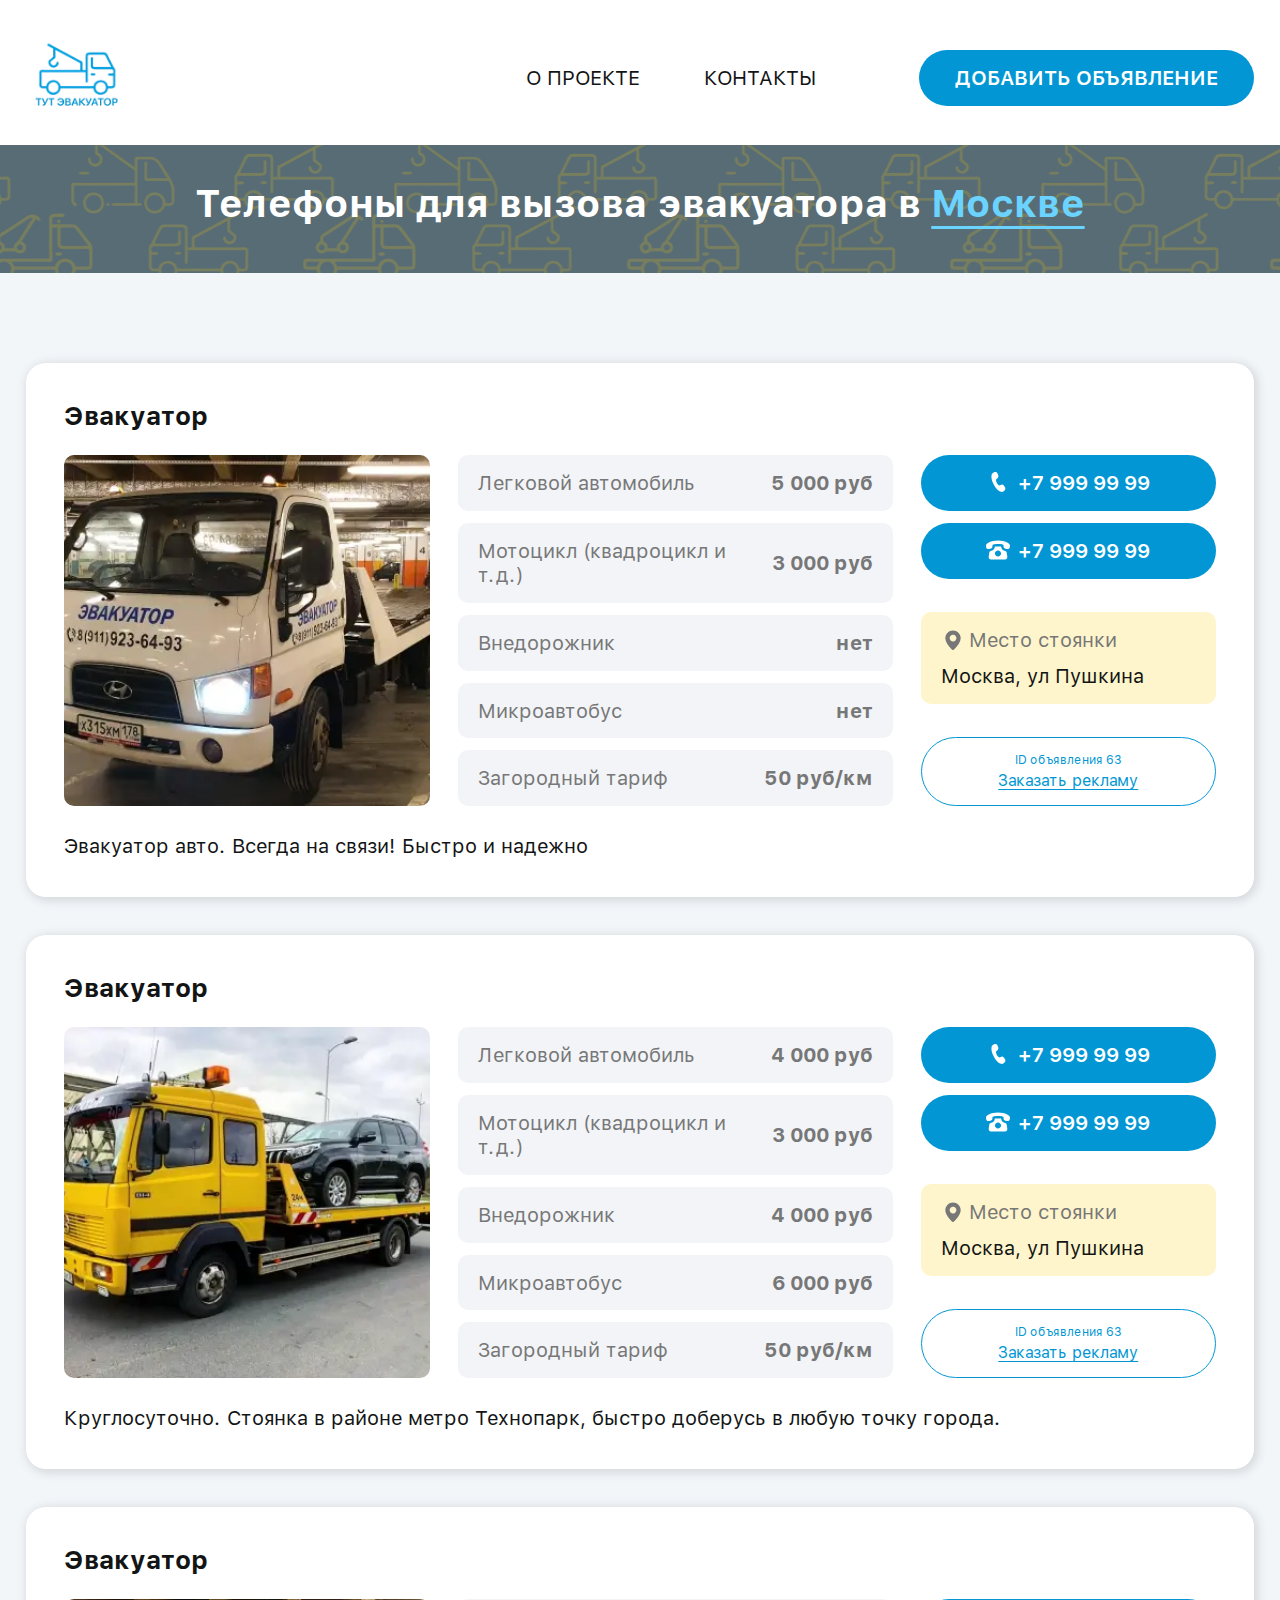
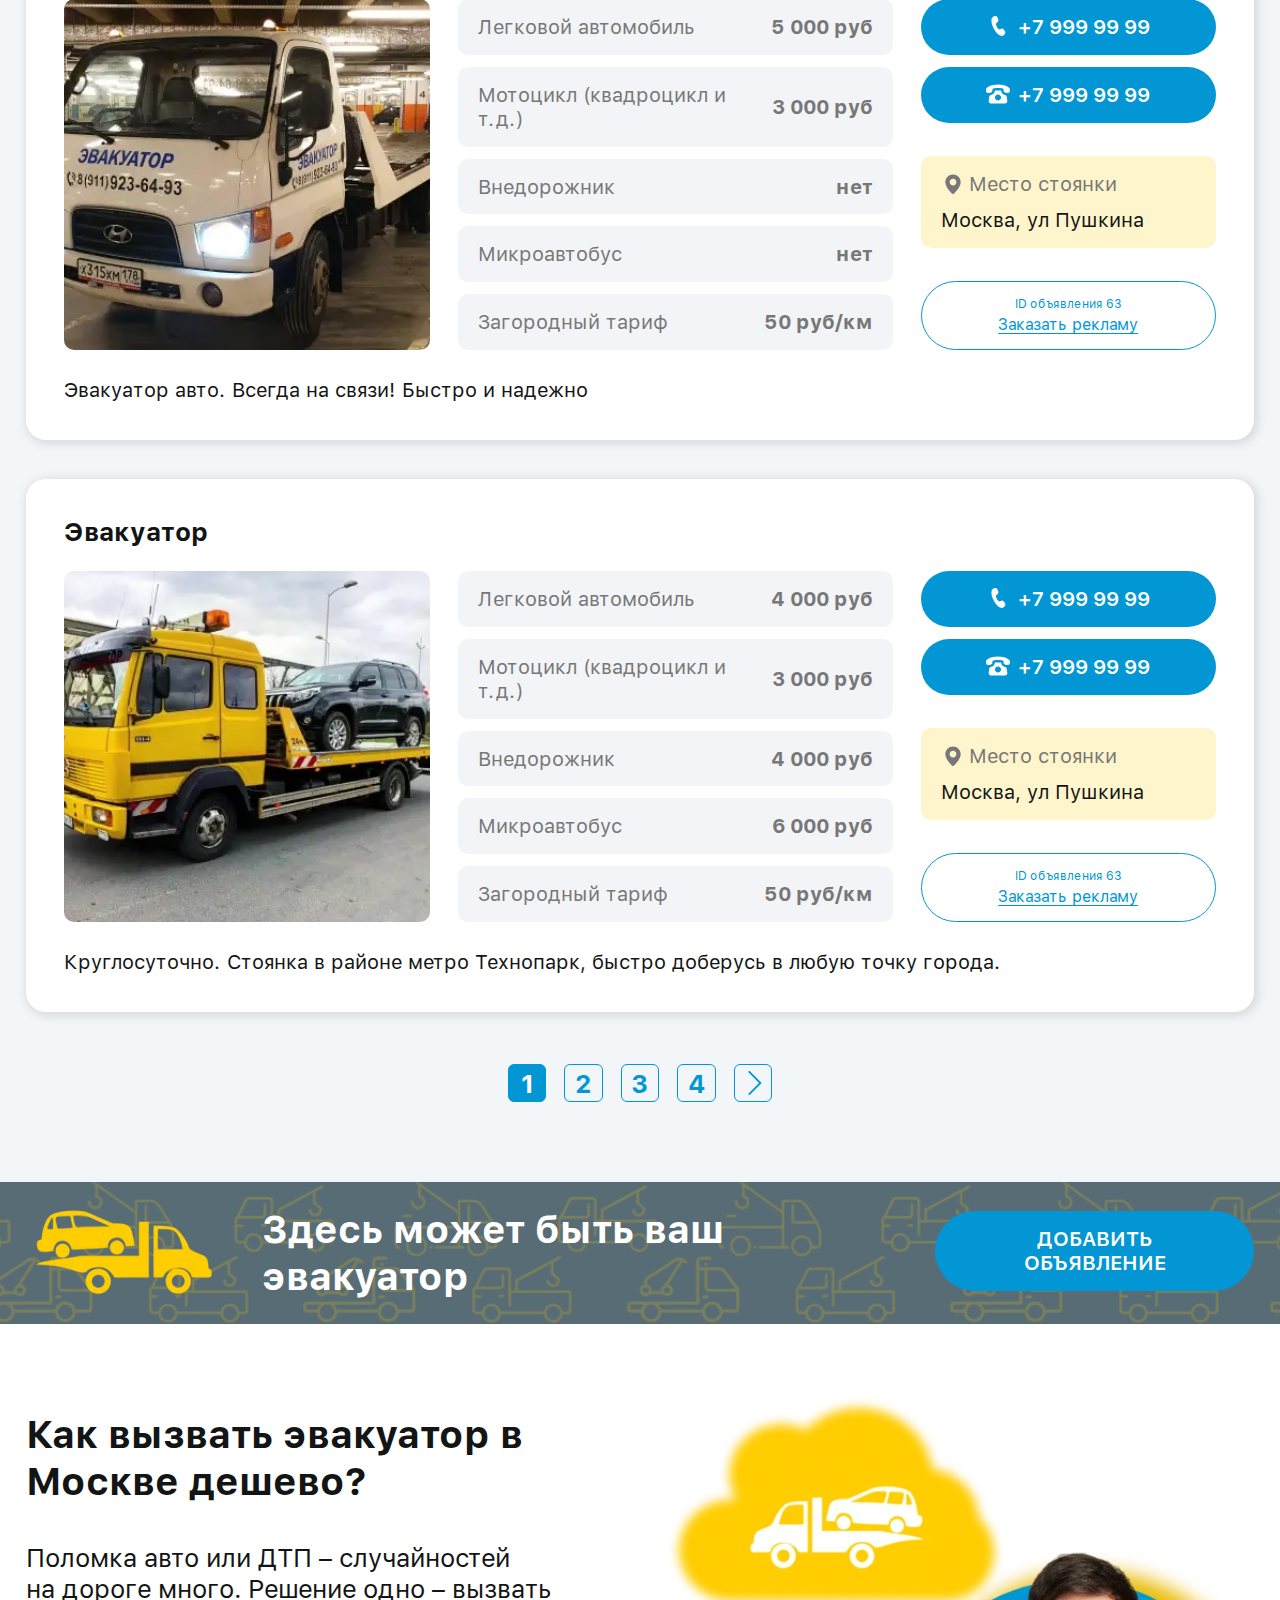
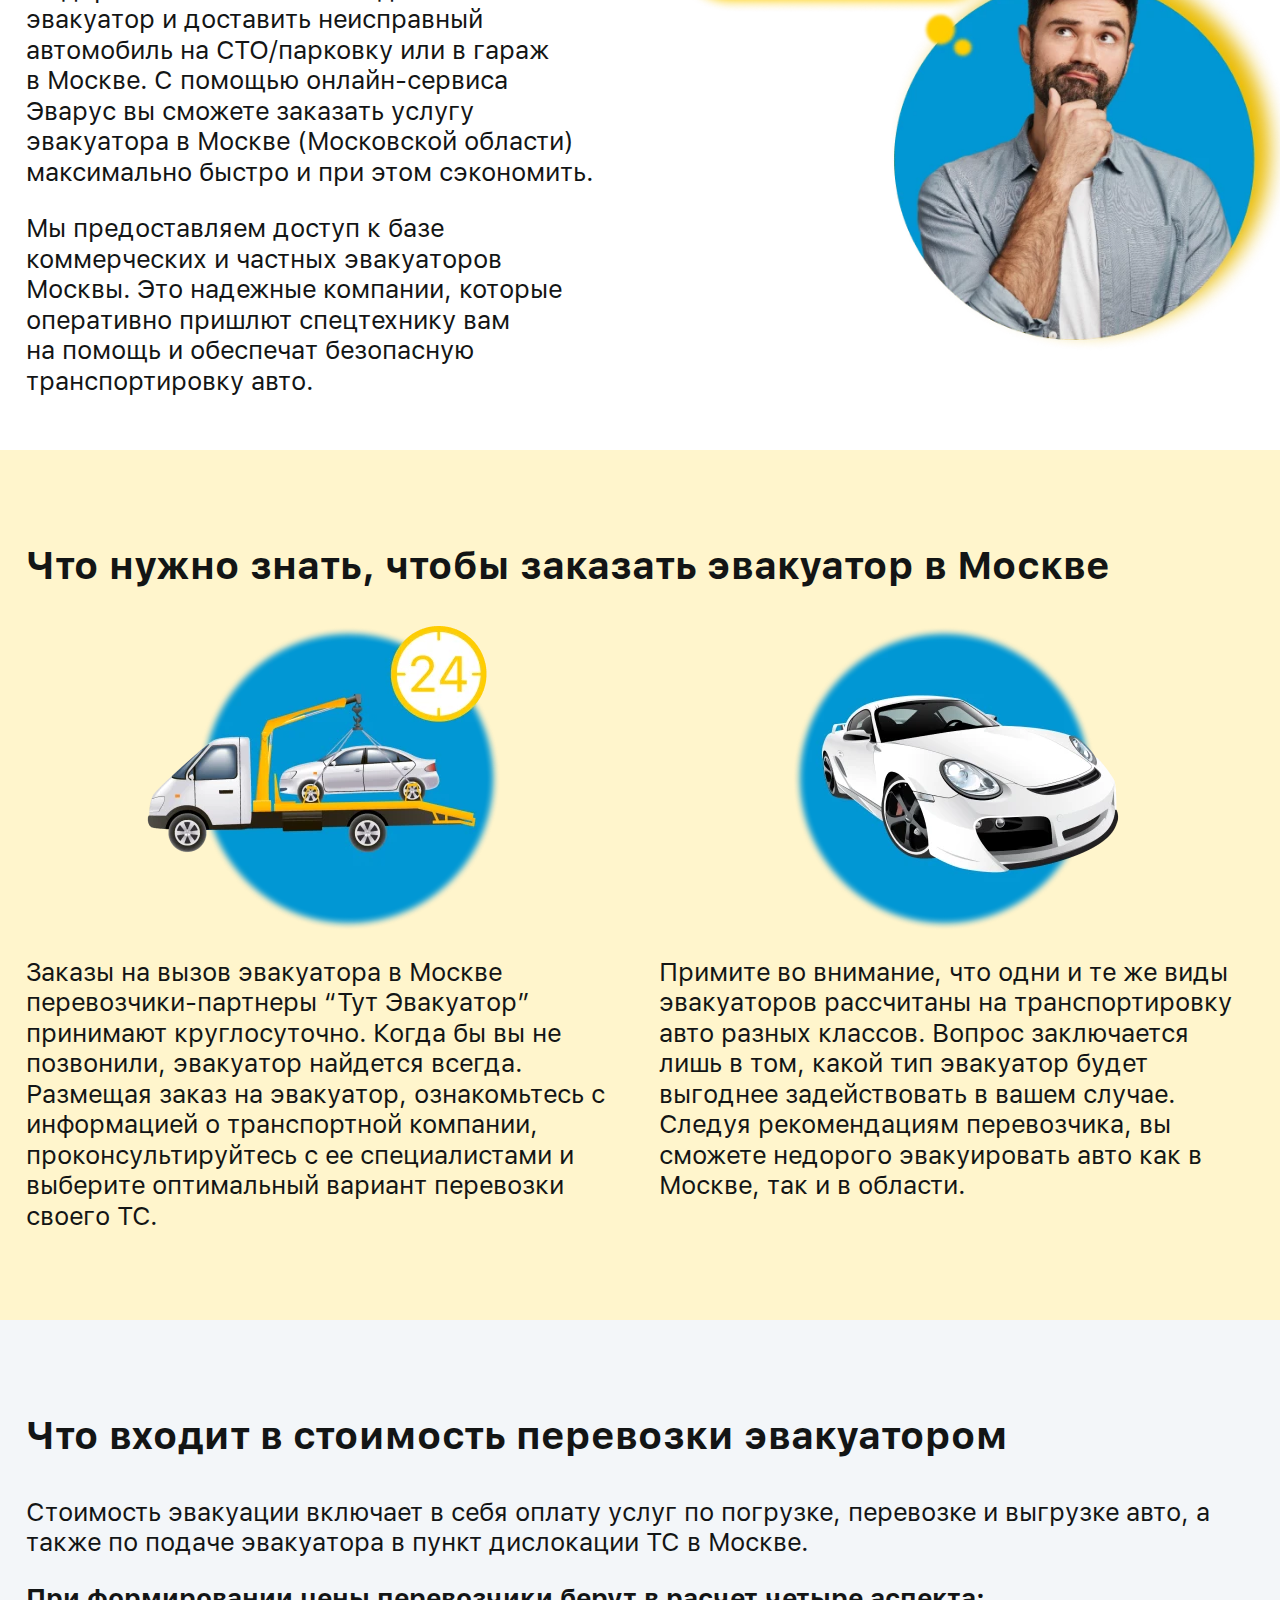
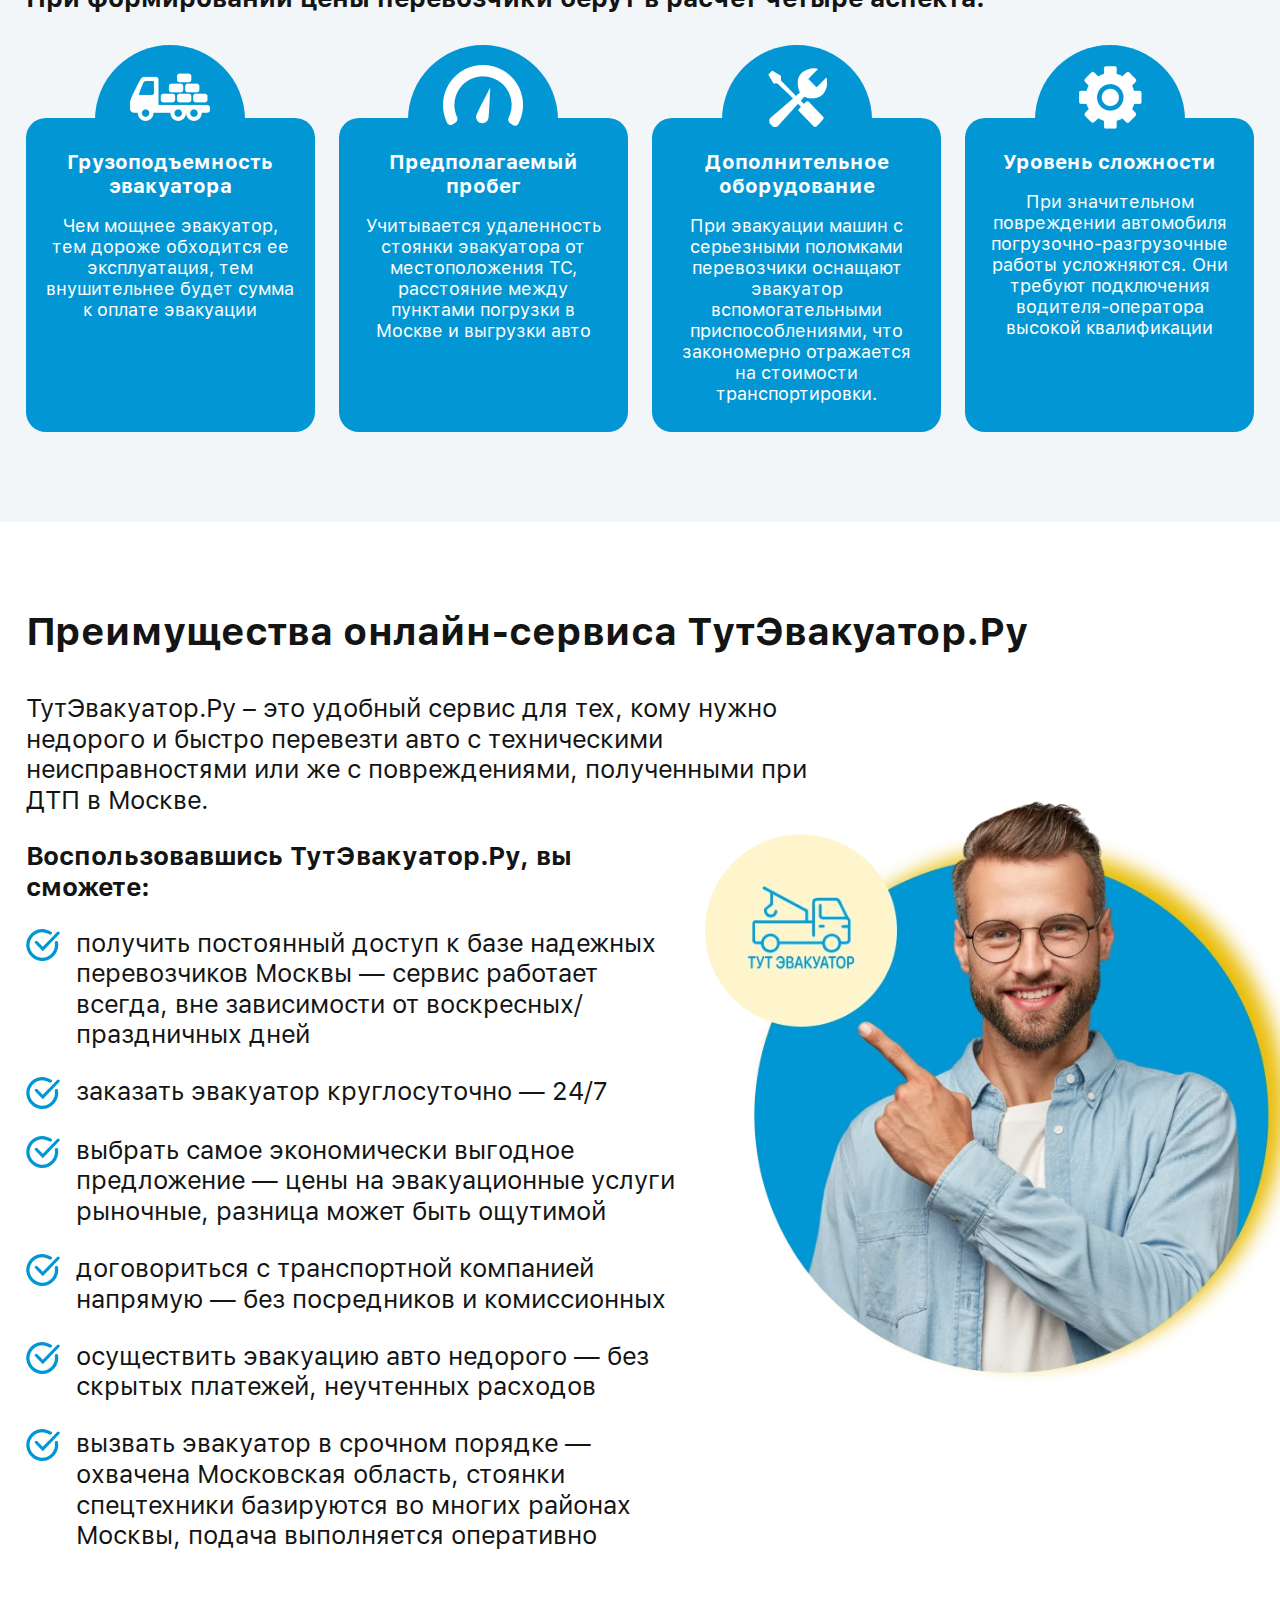
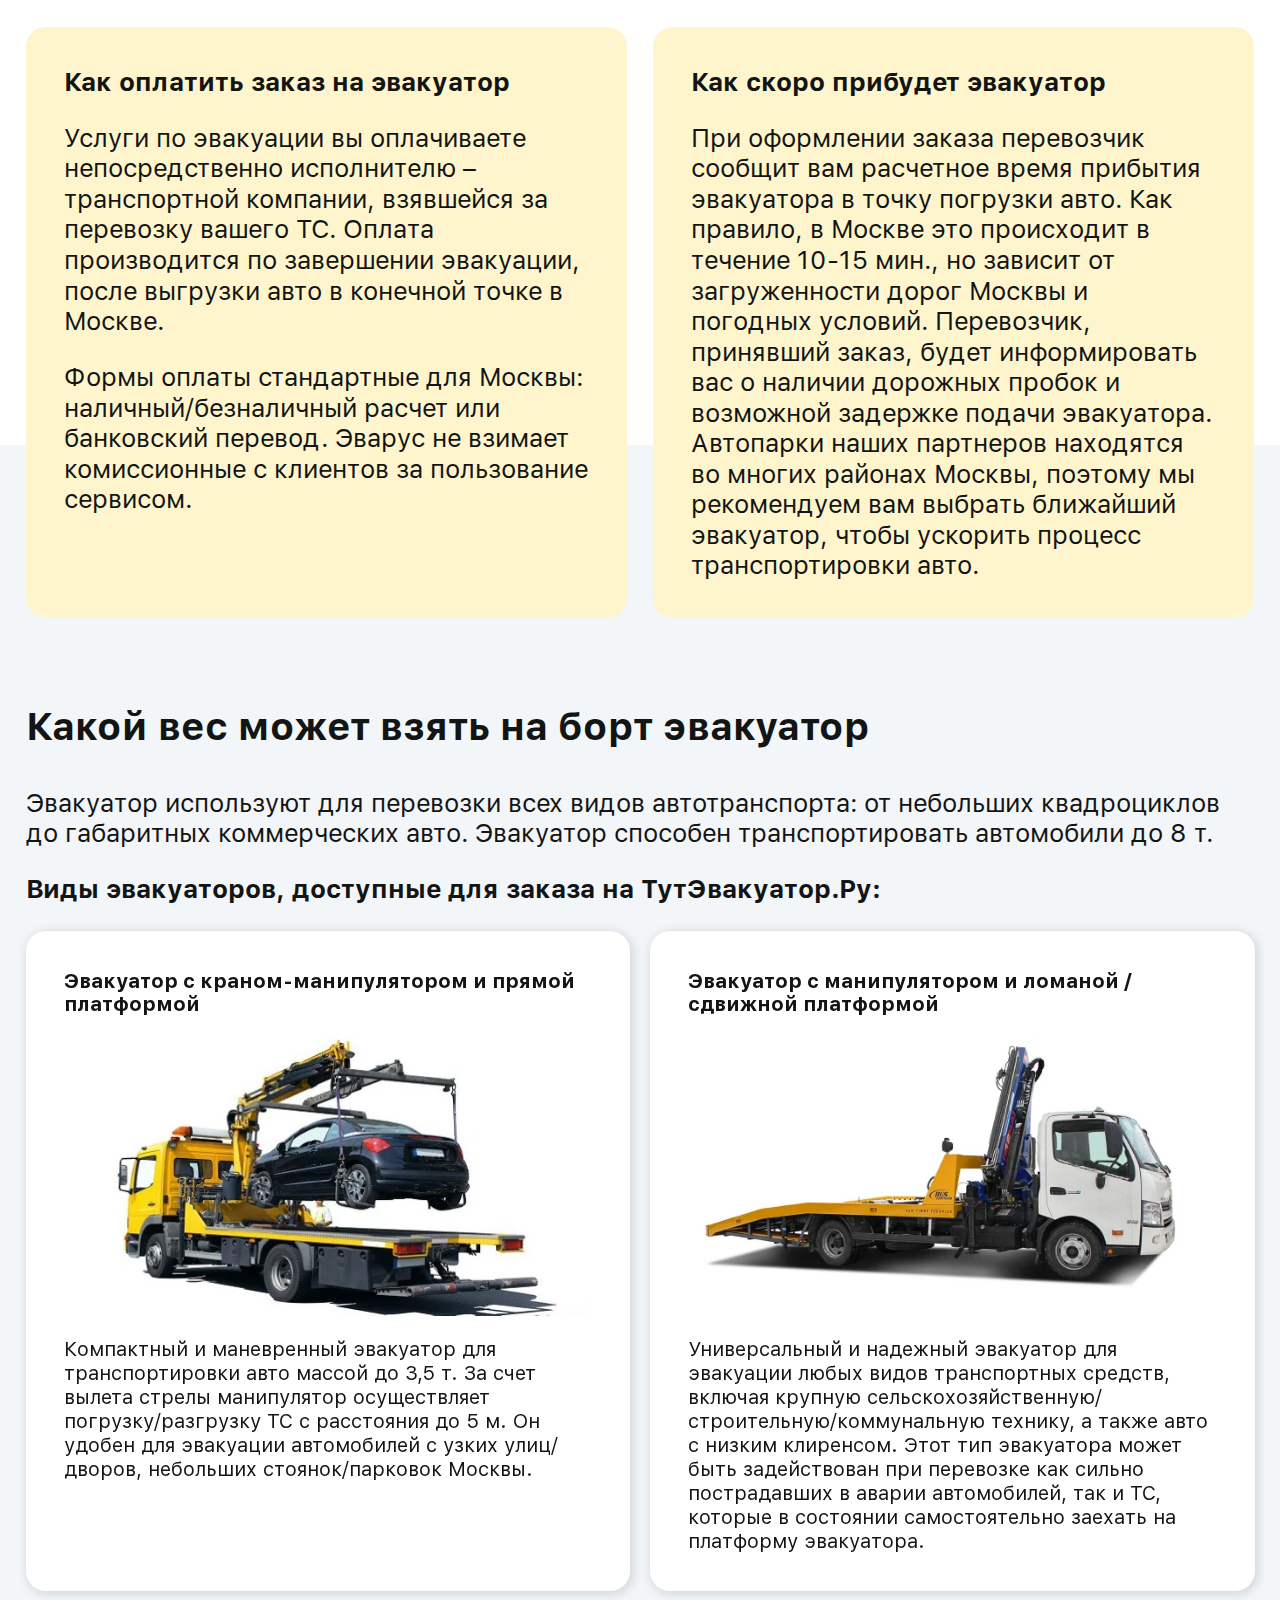
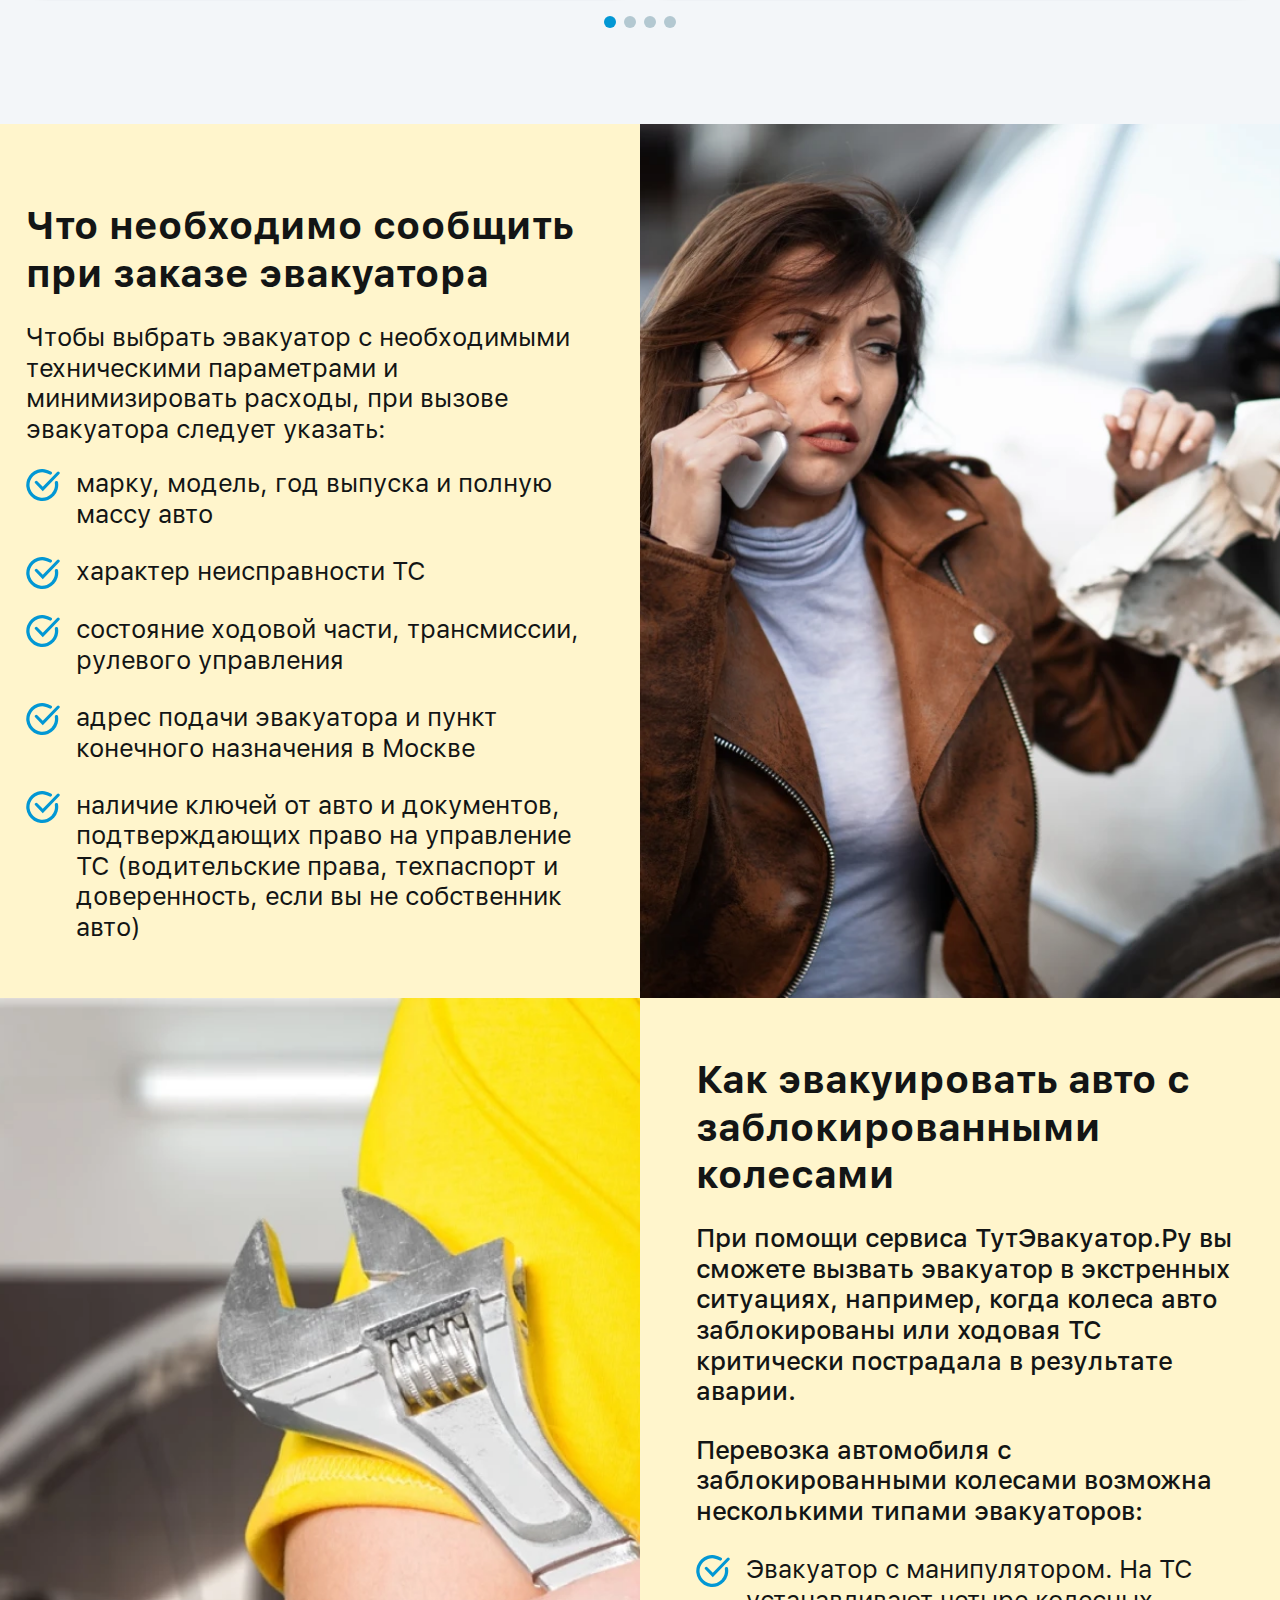
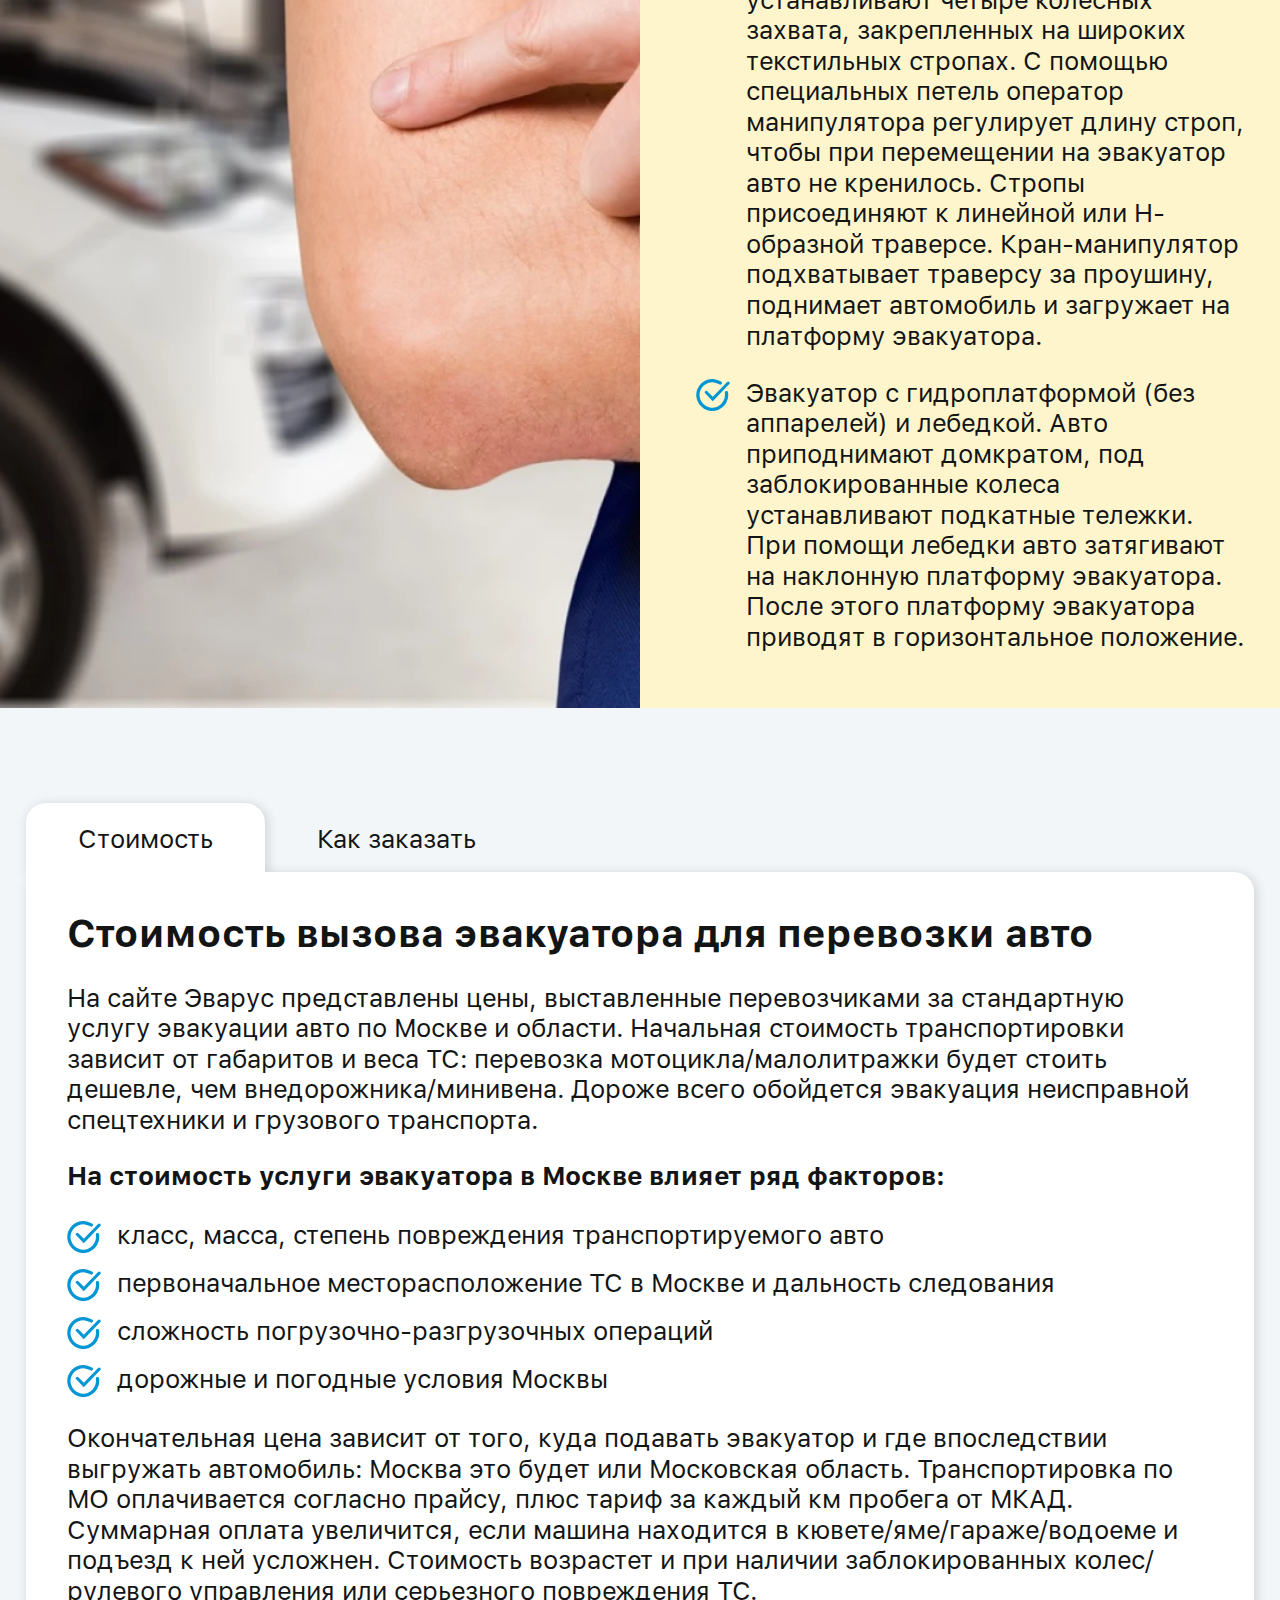
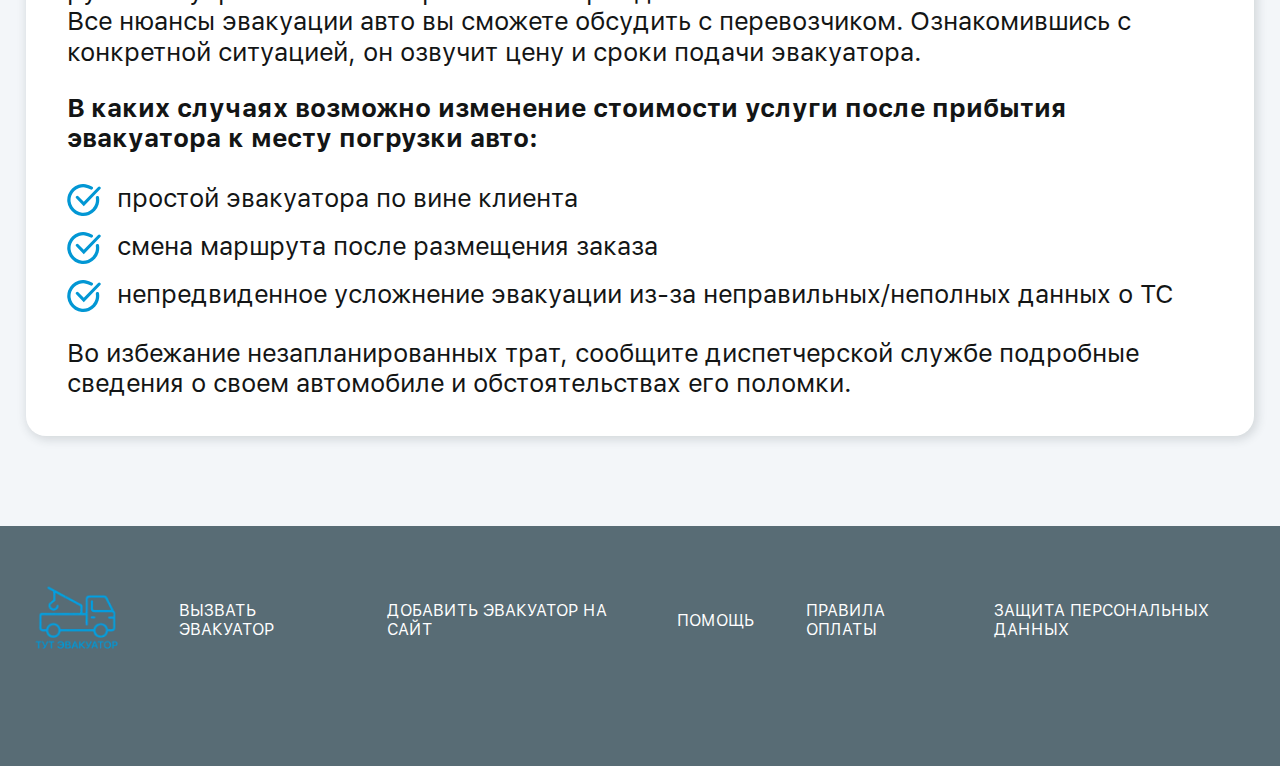
==== commit bc33a40b: "iteration 3" ====
--- a/index.html
+++ b/index.html
@@ -526,13 +526,404 @@
           </div>
         </section>
 
-        <section class="advantages"></section>
-
-        <section class="weight"></section>
-
-        <section class="instruction"></section>
-
-        <section class="info"></section>
+        <section class="advantages">
+          <div class="advantages__container container">
+            <h2 class="advantages__title">
+              Преимущества онлайн-сервиса ТутЭвакуатор.Ру
+            </h2>
+            <div class="advantages__desc">
+              ТутЭвакуатор.Ру – это удобный сервис для тех, кому нужно недорого
+              и быстро перевезти авто с техническими неисправностями или же с
+              повреждениями, полученными при ДТП в Москве.
+            </div>
+            <div class="advantages__row">
+              <div class="advantages__content">
+                <h5>Воспользовавшись ТутЭвакуатор.Ру, вы сможете:</h5>
+                <ul>
+                  <li>
+                    получить постоянный доступ к базе надежных перевозчиков
+                    Москвы — сервис работает всегда, вне зависимости от
+                    воскресных/праздничных дней
+                  </li>
+                  <li>заказать эвакуатор круглосуточно — 24/7</li>
+                  <li>
+                    выбрать самое экономически выгодное предложение — цены на
+                    эвакуационные услуги рыночные, разница может быть ощутимой
+                  </li>
+                  <li>
+                    договориться с транспортной компанией напрямую — без
+                    посредников и комиссионных
+                  </li>
+                  <li>
+                    осуществить эвакуацию авто недорого — без скрытых платежей,
+                    неучтенных расходов
+                  </li>
+                  <li>
+                    вызвать эвакуатор в срочном порядке — охвачена Московская
+                    область, стоянки спецтехники базируются во многих районах
+                    Москвы, подача выполняется оперативно
+                  </li>
+                </ul>
+              </div>
+              <div class="advantages__img">
+                <img
+                  srcset="img/advantages.webp 1x, img/advantages@2x.webp 2x"
+                  src="img/advantages.webp"
+                  alt="Преимущества онлайн-сервиса ТутЭвакуатор.Ру"
+                />
+              </div>
+            </div>
+            <div class="advantages__tiles">
+              <div class="advantages__tile">
+                <h5>Как оплатить заказ на эвакуатор</h5>
+                <p>
+                  Услуги по эвакуации вы оплачиваете непосредственно исполнителю
+                  – транспортной компании, взявшейся за перевозку вашего ТС.
+                  Оплата производится по завершении эвакуации, после выгрузки
+                  авто в конечной точке в Москве.
+                </p>
+                <p>
+                  Формы оплаты стандартные для Москвы: наличный/безналичный
+                  расчет или банковский перевод. Эварус не взимает комиссионные
+                  с клиентов за пользование сервисом.
+                </p>
+              </div>
+              <div class="advantages__tile">
+                <h5>Как скоро прибудет эвакуатор</h5>
+                <p>
+                  При оформлении заказа перевозчик сообщит вам расчетное время
+                  прибытия эвакуатора в точку погрузки авто. Как правило, в
+                  Москве это происходит в течение 10-15 мин., но зависит от
+                  загруженности дорог Москвы и погодных условий. Перевозчик,
+                  принявший заказ, будет информировать вас о наличии дорожных
+                  пробок и возможной задержке подачи эвакуатора. Автопарки наших
+                  партнеров находятся во многих районах Москвы, поэтому мы
+                  рекомендуем вам выбрать ближайший эвакуатор, чтобы ускорить
+                  процесс транспортировки авто.
+                </p>
+              </div>
+            </div>
+          </div>
+        </section>
+
+        <section class="weight">
+          <div class="weight__container container">
+            <h2 class="weight__title">
+              Какой вес может взять на борт эвакуатор
+            </h2>
+            <div class="weight__desc">
+              <p>
+                Эвакуатор используют для перевозки всех видов автотранспорта: от
+                небольших квадроциклов до габаритных коммерческих авто.
+                Эвакуатор способен транспортировать автомобили до 8 т.
+              </p>
+              <p>
+                <strong>
+                  Виды эвакуаторов, доступные для заказа на ТутЭвакуатор.Ру:
+                </strong>
+              </p>
+            </div>
+            <div class="weight__slider-box">
+              <div class="weight__slider swiper">
+                <div class="swiper-wrapper">
+                  <div class="weight__item swiper-slide">
+                    <div class="weight__item-title">
+                      Эвакуатор с краном-манипулятором и прямой платформой
+                    </div>
+                    <div class="weight__item-img">
+                      <img
+                        src="img/weight/1.webp"
+                        alt="Эвакуатор с краном-манипулятором и прямой платформой"
+                      />
+                    </div>
+                    <div class="weight__item-desc">
+                      Компактный и маневренный эвакуатор для транспортировки
+                      авто массой до 3,5 т. За счет вылета стрелы манипулятор
+                      осуществляет погрузку/разгрузку ТС с расстояния до 5 м. Он
+                      удобен для эвакуации автомобилей с узких улиц/дворов,
+                      небольших стоянок/парковок Москвы.
+                    </div>
+                  </div>
+
+                  <div class="weight__item swiper-slide">
+                    <div class="weight__item-title">
+                      Эвакуатор с манипулятором и ломаной / сдвижной платформой
+                    </div>
+                    <div class="weight__item-img">
+                      <img
+                        src="img/weight/2.webp"
+                        alt="Эвакуатор с манипулятором и ломаной / сдвижной платформой"
+                      />
+                    </div>
+                    <div class="weight__item-desc">
+                      Универсальный и надежный эвакуатор для эвакуации любых
+                      видов транспортных средств, включая крупную
+                      сельскохозяйственную/строительную/коммунальную технику, а
+                      также авто с низким клиренсом. Этот тип эвакуатора может
+                      быть задействован при перевозке как сильно пострадавших в
+                      аварии автомобилей, так и ТС, которые в состоянии
+                      самостоятельно заехать на платформу эвакуатора.
+                    </div>
+                  </div>
+
+                  <div class="weight__item swiper-slide">
+                    <div class="weight__item-title">
+                      Эвакуатор с лебедкой и платформой с аппарелями
+                    </div>
+                    <div class="weight__item-img">
+                      <img
+                        src="img/weight/3.webp"
+                        alt="Эвакуатор с лебедкой и платформой с аппарелями"
+                      />
+                    </div>
+                    <div class="weight__item-desc">
+                      Используется для перевозки ТС массой до 7 т. Автомобиль
+                      затаскивают на платформу эвакуатора по направляющим при
+                      помощи электрической/гидравлической/ручной лебедки.
+                      Эвакуатор данной модификации не применяется для
+                      транспортировки авто с АКПП или заблокированными колесами.
+                    </div>
+                  </div>
+
+                  <div class="weight__item swiper-slide">
+                    <div class="weight__item-title">
+                      Эвакуатор с лебедкой и укороченной базой для частичной
+                      погрузки авто
+                    </div>
+                    <div class="weight__item-img">
+                      <img
+                        src="img/weight/4.webp"
+                        alt="Эвакуатор с лебедкой и укороченной базой для частичной погрузки авто"
+                      />
+                    </div>
+                    <div class="weight__item-desc">
+                      Основное назначение – транспортировка крупнотоннажной
+                      спецтехники, грузовых авто, автобусов.
+                    </div>
+                  </div>
+                </div>
+              </div>
+              <div class="weight__slider-pagination swiper-pagination"></div>
+              <button
+                class="weight__slider-nav swiper-button-prev"
+                aria-label="Предыдущий слайд"
+              ></button>
+              <button
+                class="weight__slider-nav swiper-button-next"
+                aria-label="Следующий слайд"
+              ></button>
+            </div>
+          </div>
+        </section>
+
+        <section class="instruction">
+          <div class="instruction__row">
+            <div class="instruction__container container">
+              <div class="instruction__content">
+                <h2 class="instruction__title">
+                  Что необходимо сообщить при заказе эвакуатора
+                </h2>
+                <div class="instruction__desc">
+                  <p>
+                    Чтобы выбрать эвакуатор с необходимыми техническими
+                    параметрами и минимизировать расходы, при вызове эвакуатора
+                    следует указать:
+                  </p>
+                  <ul>
+                    <li>марку, модель, год выпуска и полную массу авто</li>
+                    <li>характер неисправности ТС</li>
+                    <li>
+                      состояние ходовой части, трансмиссии, рулевого управления
+                    </li>
+                    <li>
+                      адрес подачи эвакуатора и пункт конечного назначения в
+                      Москве
+                    </li>
+                    <li>
+                      наличие ключей от авто и документов, подтверждающих право
+                      на управление ТС (водительские права, техпаспорт и
+                      доверенность, если вы не собственник авто)
+                    </li>
+                  </ul>
+                </div>
+              </div>
+              <div class="instruction__img">
+                <img
+                  src="img/instruction-1.webp"
+                  alt="Что необходимо сообщить при заказе эвакуатора"
+                />
+              </div>
+            </div>
+          </div>
+          <div class="instruction__row">
+            <div class="instruction__container container">
+              <div class="instruction__content">
+                <h2 class="instruction__title">
+                  Как эвакуировать авто с заблокированными колесами
+                </h2>
+                <div class="instruction__desc">
+                  <p>
+                    При помощи сервиса ТутЭвакуатор.Ру вы сможете вызвать
+                    эвакуатор в экстренных ситуациях, например, когда колеса
+                    авто заблокированы или ходовая ТС критически пострадала в
+                    результате аварии.
+                  </p>
+                  <p>
+                    Перевозка автомобиля с заблокированными колесами возможна
+                    несколькими типами эвакуаторов:
+                  </p>
+                  <ul>
+                    <li>
+                      Эвакуатор с манипулятором. На ТС устанавливают четыре
+                      колесных захвата, закрепленных на широких текстильных
+                      стропах. С помощью специальных петель оператор
+                      манипулятора регулирует длину строп, чтобы при перемещении
+                      на эвакуатор авто не кренилось. Стропы присоединяют к
+                      линейной или H-образной траверсе. Кран-манипулятор
+                      подхватывает траверсу за проушину, поднимает автомобиль и
+                      загружает на платформу эвакуатора.
+                    </li>
+                    <li>
+                      Эвакуатор с гидроплатформой (без аппарелей) и лебедкой.
+                      Авто приподнимают домкратом, под заблокированные колеса
+                      устанавливают подкатные тележки. При помощи лебедки авто
+                      затягивают на наклонную платформу эвакуатора. После этого
+                      платформу эвакуатора приводят в горизонтальное положение.
+                    </li>
+                  </ul>
+                </div>
+              </div>
+              <div class="instruction__img">
+                <img
+                  src="img/instruction-2.webp"
+                  alt="Что необходимо сообщить при заказе эвакуатора"
+                />
+              </div>
+            </div>
+          </div>
+        </section>
+
+        <section class="info">
+          <div class="info__container container">
+            <div class="tabs">
+              <div class="tabs__btns">
+                <button class="tabs__btn tabs__btn--active" data-tab="cost-tab">
+                  Стоимость
+                </button>
+                <button class="tabs__btn" data-tab="order-tab">
+                  Как заказать
+                </button>
+              </div>
+              <div class="tabs__panels">
+                <div
+                  class="tabs__panel tabs__panel--active"
+                  data-tab="cost-tab"
+                >
+                  <h2>Стоимость вызова эвакуатора для перевозки авто</h2>
+                  <p>
+                    На сайте Эварус представлены цены, выставленные
+                    перевозчиками за стандартную услугу эвакуации авто по Москве
+                    и области. Начальная стоимость транспортировки зависит от
+                    габаритов и веса ТС: перевозка мотоцикла/малолитражки будет
+                    стоить дешевле, чем внедорожника/минивена. Дороже всего
+                    обойдется эвакуация неисправной спецтехники и грузового
+                    транспорта.
+                  </p>
+                  <h5>
+                    На стоимость услуги эвакуатора в Москве влияет ряд факторов:
+                  </h5>
+                  <ul>
+                    <li>
+                      класс, масса, степень повреждения транспортируемого авто
+                    </li>
+                    <li>
+                      первоначальное месторасположение ТС в Москве и дальность
+                      следования
+                    </li>
+                    <li>сложность погрузочно-разгрузочных операций</li>
+                    <li>дорожные и погодные условия Москвы</li>
+                  </ul>
+                  <p>
+                    Окончательная цена зависит от того, куда подавать эвакуатор
+                    и где впоследствии выгружать автомобиль: Москва это будет
+                    или Московская область. Транспортировка по МО оплачивается
+                    согласно прайсу, плюс тариф за каждый км пробега от МКАД.
+                    Суммарная оплата увеличится, если машина находится в
+                    кювете/яме/гараже/водоеме и подъезд к ней усложнен.
+                    Стоимость возрастет и при наличии заблокированных
+                    колес/рулевого управления или серьезного повреждения ТС.<br />
+                    Все нюансы эвакуации авто вы сможете обсудить с
+                    перевозчиком. Ознакомившись с конкретной ситуацией, он
+                    озвучит цену и сроки подачи эвакуатора.
+                  </p>
+                  <h5>
+                    В каких случаях возможно изменение стоимости услуги после
+                    прибытия эвакуатора к месту погрузки авто:
+                  </h5>
+                  <ul>
+                    <li>простой эвакуатора по вине клиента</li>
+                    <li>смена маршрута после размещения заказа</li>
+                    <li>
+                      непредвиденное усложнение эвакуации из-за
+                      неправильных/неполных данных о ТС
+                    </li>
+                  </ul>
+                  <p>
+                    Во избежание незапланированных трат, сообщите диспетчерской
+                    службе подробные сведения о своем автомобиле и
+                    обстоятельствах его поломки.
+                  </p>
+                </div>
+                <div class="tabs__panel" data-tab="order-tab">
+                  <h2>Как заказать эвакуатор в Москве и области</h2>
+                  <p>
+                    Воспользовавшись онлайн-ресурсом Эварус, вы сократите время
+                    на поиск эвакуатора в Москве, МО и закажете услугу по
+                    оптимальной цене. Вам не придется обзванивать знакомых или
+                    долго искать телефон эвакуатора в интернете. Проанализируйте
+                    предложения на нашем сайте, выберите лучшие условия и
+                    стоимость перевозки.
+                  </p>
+                  <h5>
+                    Как вызвать эвакуатор с помощью онлайн-сервиса
+                    ТутЭвакуатор.Ру:
+                  </h5>
+                  <ol>
+                    <li>
+                      Ознакомьтесь с картой Москвы и Московской области, на
+                      которой желтыми маркерами обозначены стоянки эвакуаторов.
+                    </li>
+                    <li>
+                      Увеличьте масштаб и определите, какой из адресов находится
+                      рядом с местом вашей дислокации
+                    </li>
+                    <li>
+                      Выберите ближайший эвакуатор и нажмите на соответствующий
+                      маркер
+                    </li>
+                    <li>
+                      Просмотрите детальную информацию о перевозчике: возможные
+                      способы погрузки ТС, комплектацию автопарка, типы
+                      транспортируемых авто прайс с ценами
+                    </li>
+                    <li>
+                      Кликните по голубому полю внизу карточки перевозчика и
+                      возьмите телефонный номер компании
+                    </li>
+                    <li>
+                      Созвонитесь с диспетчером фирмы, обсудите детали эвакуации
+                      в Москве/МО и стоимость заказа
+                    </li>
+                    <li>
+                      Сравните цены и условия перевозки у нескольких компаний,
+                      выберите наиболее подходящий для себя вариант
+                    </li>
+                  </ol>
+                </div>
+              </div>
+            </div>
+          </div>
+        </section>
       </main>
 
       <footer class="footer">
@@ -572,6 +963,10 @@
       </footer>
     </div>
 
+    <button class="to-top to-top--hidden">
+      <svg><use href="img/sprite.svg?v3#arrow-up"></use></svg>
+    </button>
+
     <script src="js/libs/swiper-bundle.min.js"></script>
     <script src="js/index.js" type="module"></script>
   </body>
--- a/css/index.css
+++ b/css/index.css
@@ -42,6 +42,7 @@
 
 .header__nav-list {
   display: flex;
+  align-items: center;
   gap: 20px clamp(16px, 5vw, 78px);
   margin: 0;
   padding: 0;
@@ -52,6 +53,11 @@
 
 .header__nav-item {
   margin: 0;
+  padding: 0;
+}
+
+.header__nav-item:before {
+  display: none;
 }
 
 .header__nav-link {
@@ -132,7 +138,6 @@
 
 .banner__title {
   margin: 0 auto 0 0;
-  letter-spacing: 0.026em;
 }
 
 /* ===========================
@@ -280,35 +285,195 @@
    =========================== */
 
 .advantages {
-  min-height: 70vh;
+  padding: var(--primary-indent) 0;
   background: var(--white-color);
 }
 
+.advantages__container {
+  margin-top: -5px;
+}
+
+.advantages__desc {
+  max-width: 805px;
+  margin-bottom: var(--secondary-indent);
+}
+
+.advantages__row {
+  display: flex;
+  align-items: flex-start;
+}
+
+.advantages__content {
+  flex: 1;
+  margin-right: -1em;
+}
+
+.advantages__img {
+  display: flex;
+  flex: 0 0 49%;
+  transform: translate(53px, -44px);
+}
+
+.advantages__img img {
+  max-width: 100%;
+  object-fit: contain;
+}
+
+.advantages__tiles {
+  display: flex;
+  gap: var(--primary-gap);
+  margin-top: clamp(35px, 4vw, 70px);
+  margin-bottom: -263px;
+}
+
+.advantages__tile {
+  flex: 1;
+  padding: var(--secondary-padding);
+  border-radius: var(--primary-border-radius);
+  background: var(--secondary-bg-color);
+}
+
 /* ===========================
    Weight
    =========================== */
 
 .weight {
-  min-height: 70vh;
+  padding: clamp(130px, 20vw, 263px) 0 calc(var(--primary-indent) + 44px);
   background: var(--primary-bg-color);
 }
 
+.weight__desc {
+  max-width: 1250px;
+  margin-bottom: calc(var(--primary-gap) + 1px);
+}
+
+.weight__slider-box {
+  margin: -10px;
+  position: relative;
+}
+
+.weight__slider {
+  padding: 10px;
+  opacity: 0;
+}
+
+.weight__slider.swiper-initialized {
+  opacity: 1;
+}
+
+.weight__item {
+  height: auto;
+  padding: var(--large-gap);
+  background: var(--white-color);
+  border-radius: var(--primary-border-radius);
+  font-size: var(--secondary-font-size);
+  line-height: 1.143;
+}
+
+.weight__item.swiper-slide-visible {
+  box-shadow: var(--primary-box-shadow);
+}
+
+.weight__item-title {
+  font-weight: bold;
+}
+
+.weight__item-img {
+  position: relative;
+  margin-top: 20px;
+  padding-bottom: 53.35%;
+  overflow: hidden;
+}
+
+.weight__item-img img {
+  position: absolute;
+  left: 0;
+  top: 0;
+  width: 100%;
+  height: 100%;
+  object-fit: cover;
+}
+
+.weight__item-desc {
+  margin-top: 20px;
+  line-height: 1.2;
+}
+
 /* ===========================
    Instruction
    =========================== */
 
 .instruction {
-  min-height: 70vh;
   background: var(--secondary-bg-color);
 }
 
+.instruction__row {
+  position: relative;
+}
+
+.instruction__container {
+  display: flex;
+  align-items: flex-start;
+}
+
+.instruction__content {
+  flex: 0 0 50%;
+  max-width: 50%;
+  padding: 76px 56px 30px 0;
+}
+
+.instruction__title {
+  margin-bottom: var(--secondary-indent);
+}
+
+.instruction__desc p {
+  margin-bottom: var(--middle-gap);
+}
+
+.instruction__img {
+  flex: 1;
+}
+
+.instruction__img img {
+  position: absolute;
+  left: 50%;
+  top: 0;
+  width: 50%;
+  height: 100%;
+  object-fit: cover;
+}
+
+.instruction__row:nth-child(even) .instruction__img {
+  order: -1;
+}
+
+.instruction__row:nth-child(even) .instruction__img img {
+  left: 0;
+  object-position: right center;
+}
+
+.instruction__row:nth-child(even) .instruction__content {
+  padding-top: 56px;
+  padding-left: 56px;
+  padding-right: 10px;
+}
+
+.instruction__row:nth-child(even) .instruction__desc p {
+  margin-bottom: var(--secondary-gap);
+  font-weight: 500;
+}
+
 /* ===========================
    Info
    =========================== */
 
 .info {
-  min-height: 70vh;
+  padding: var(--primary-indent) 0;
   background: var(--primary-bg-color);
+}
+
+.info__container {
+  margin-top: 5px;
 }
 
 /* ===========================
@@ -347,6 +512,7 @@
 
 .footer__nav-list {
   display: flex;
+  align-items: center;
   justify-content: flex-end;
   gap: 12px clamp(10px, 4vw, 65px);
   flex: 1;
@@ -359,6 +525,11 @@
 
 .footer__nav-item {
   margin: 0;
+  padding: 0;
+}
+
+.footer__nav-item:before {
+  display: none;
 }
 
 .footer__nav-link {
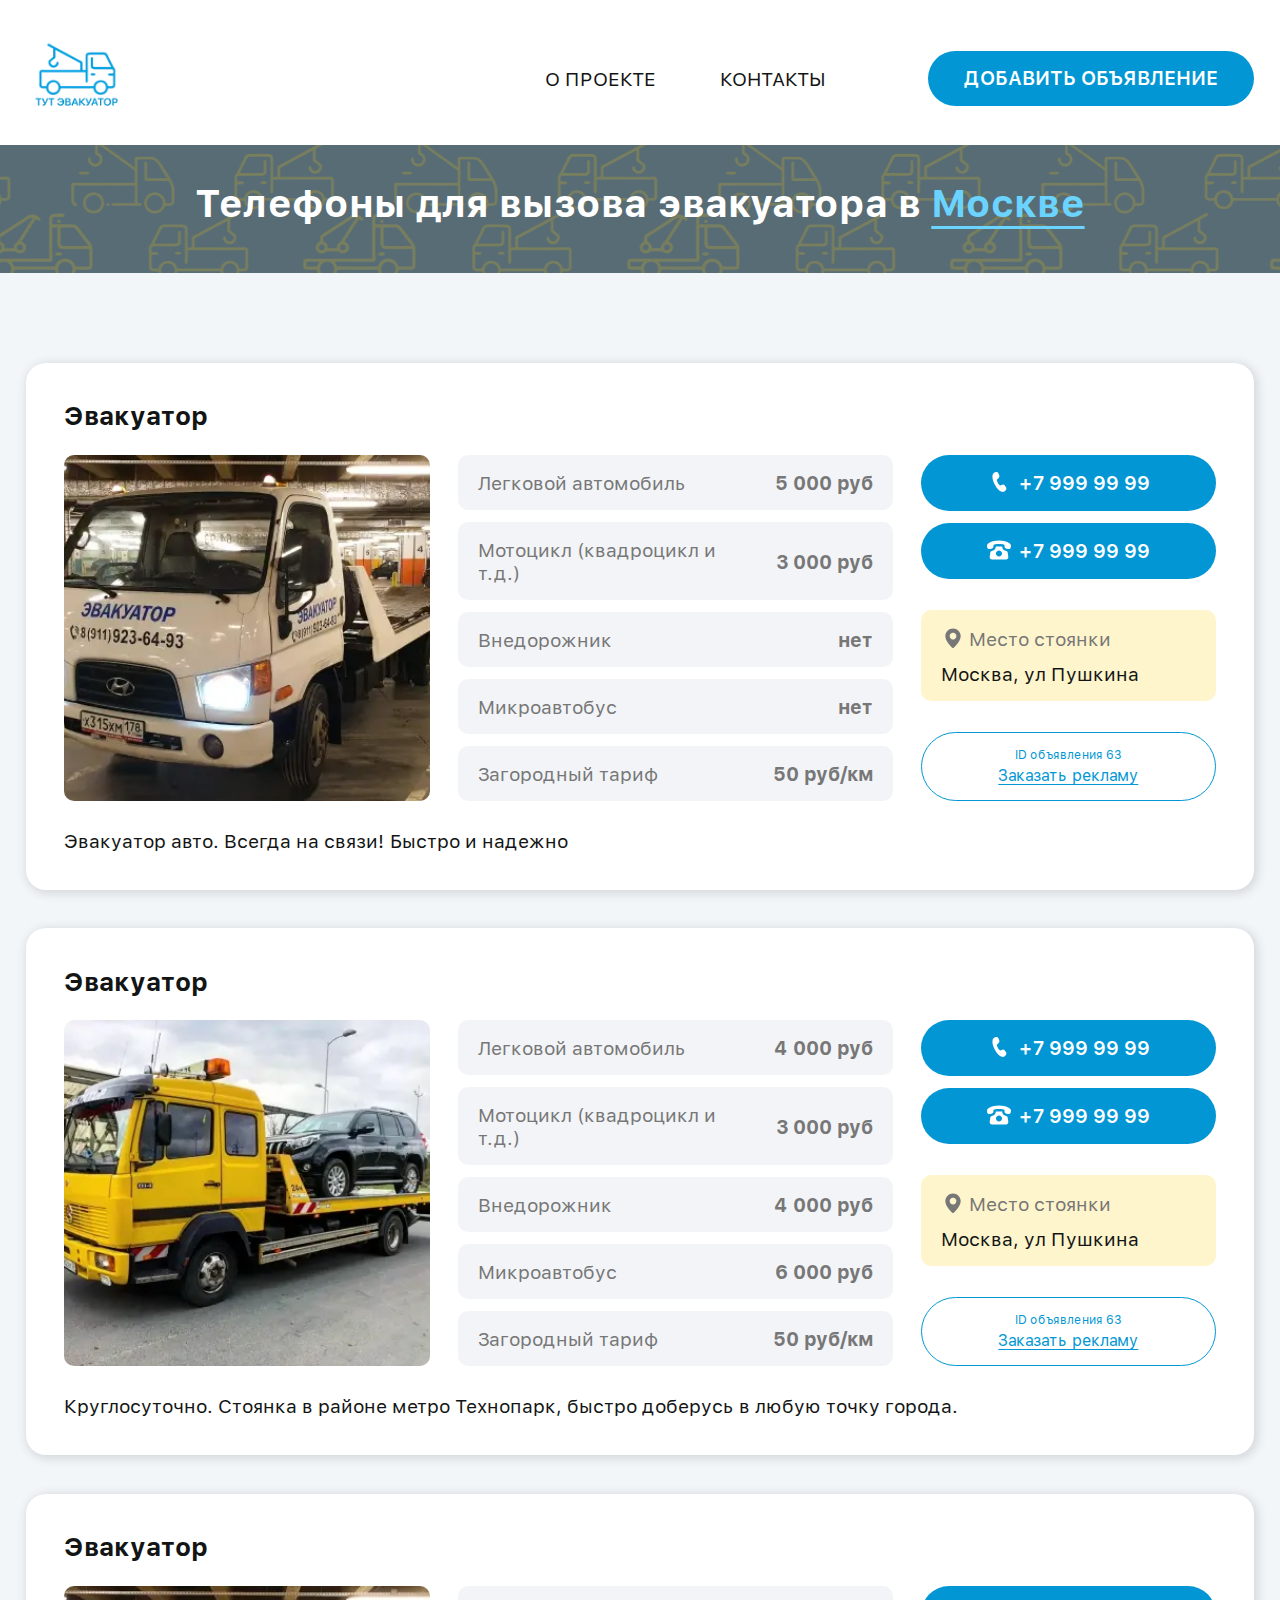
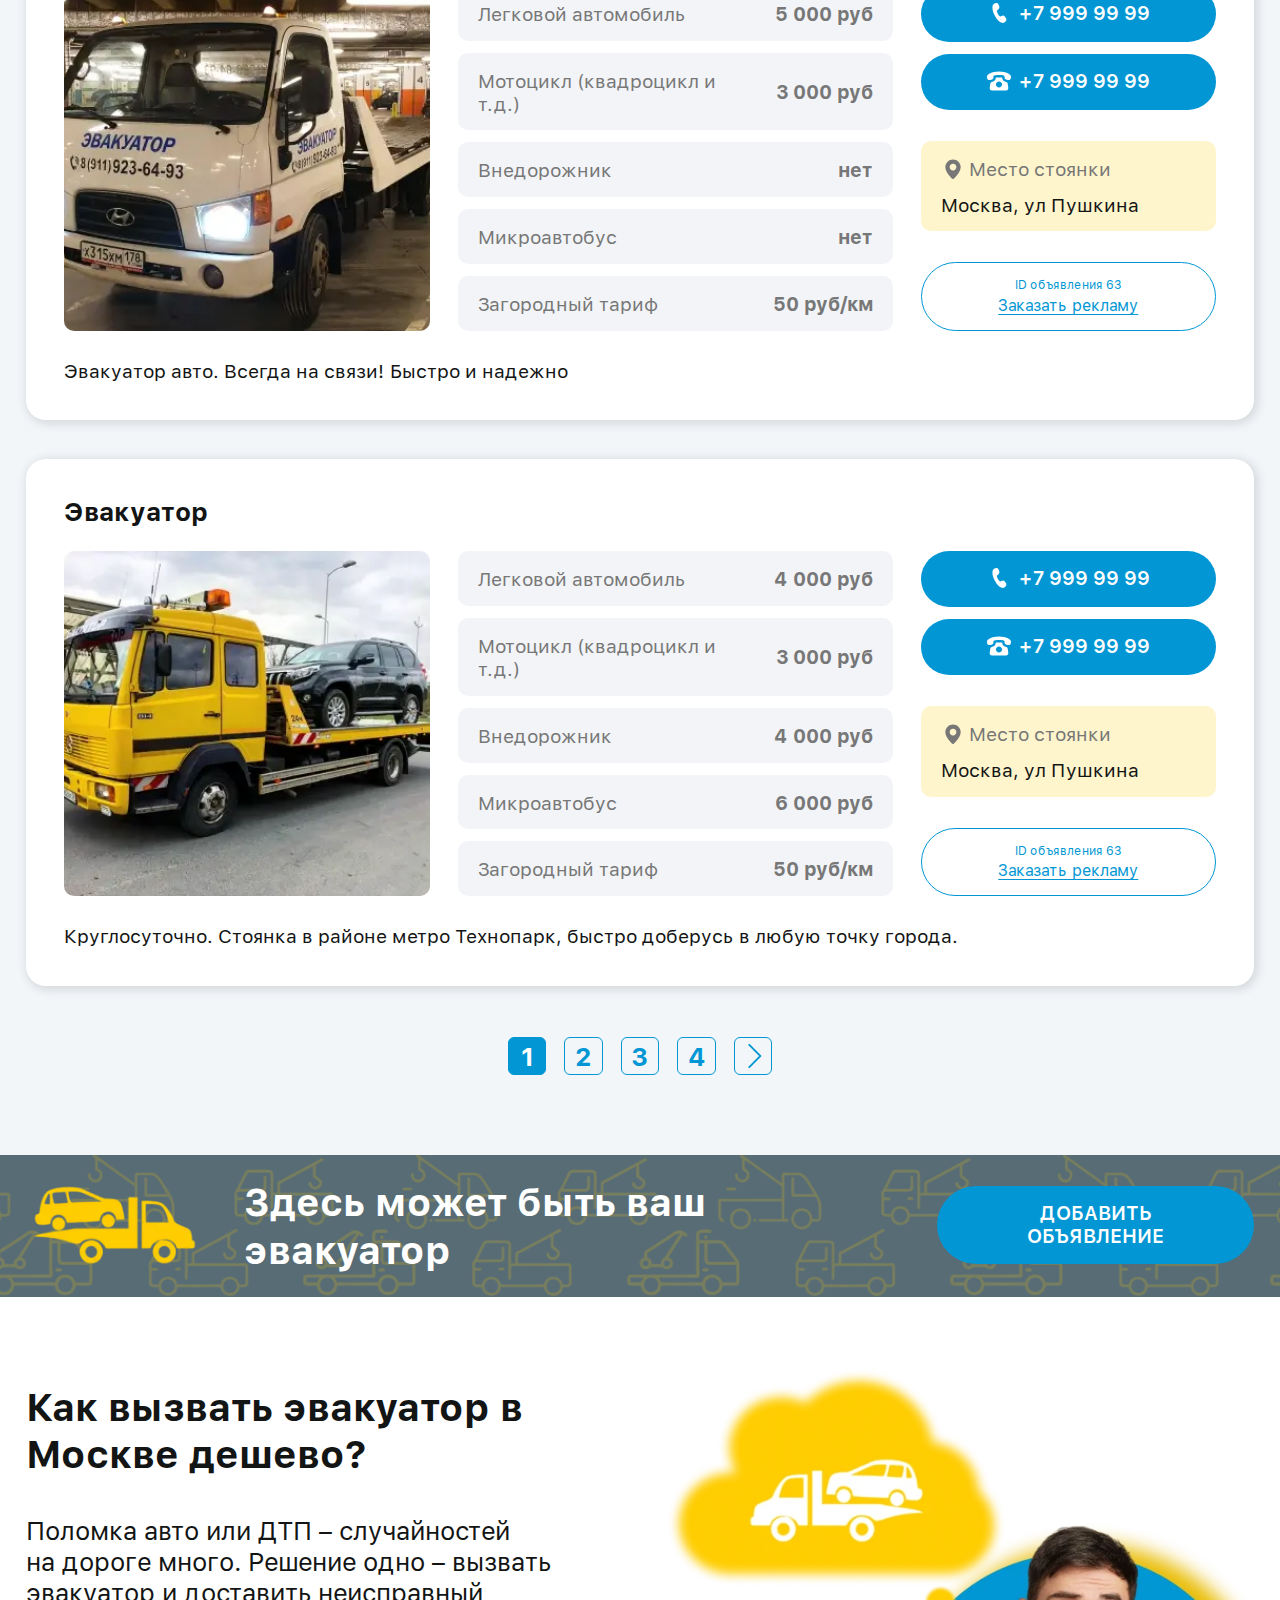
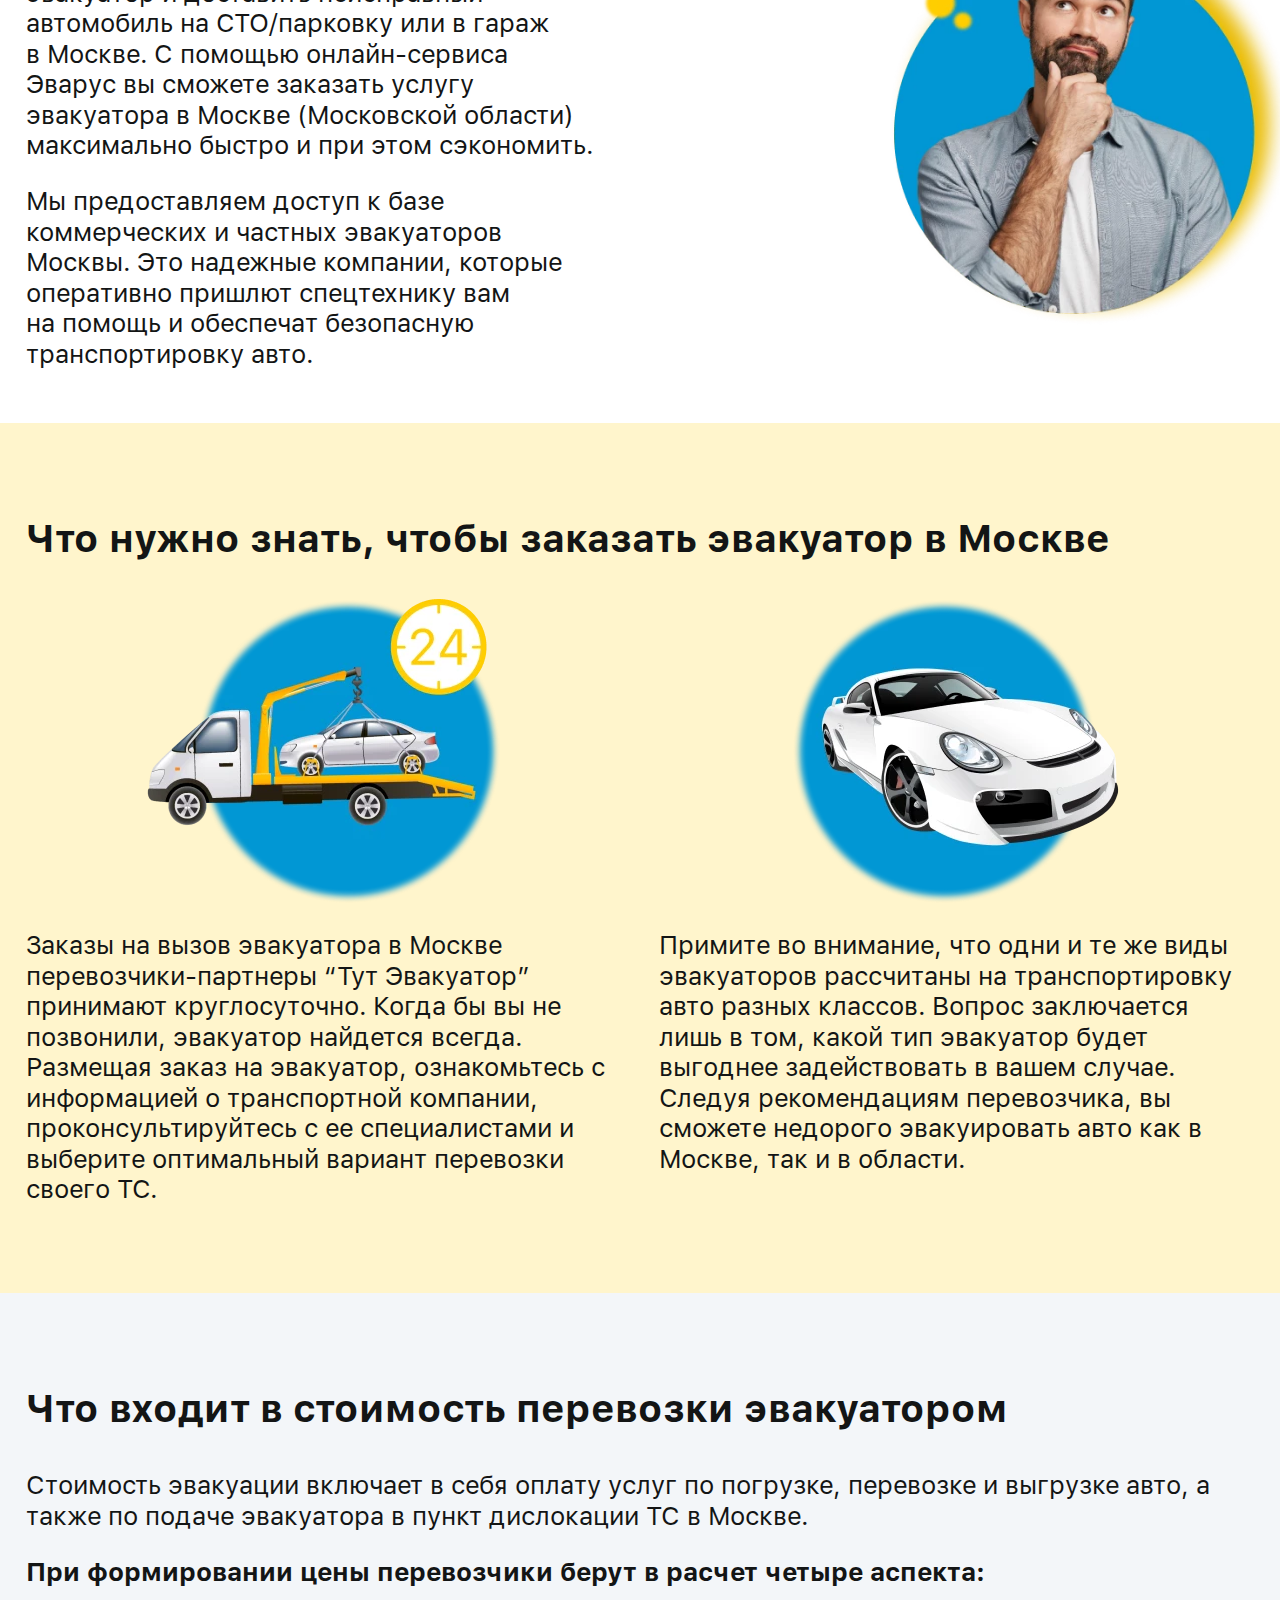
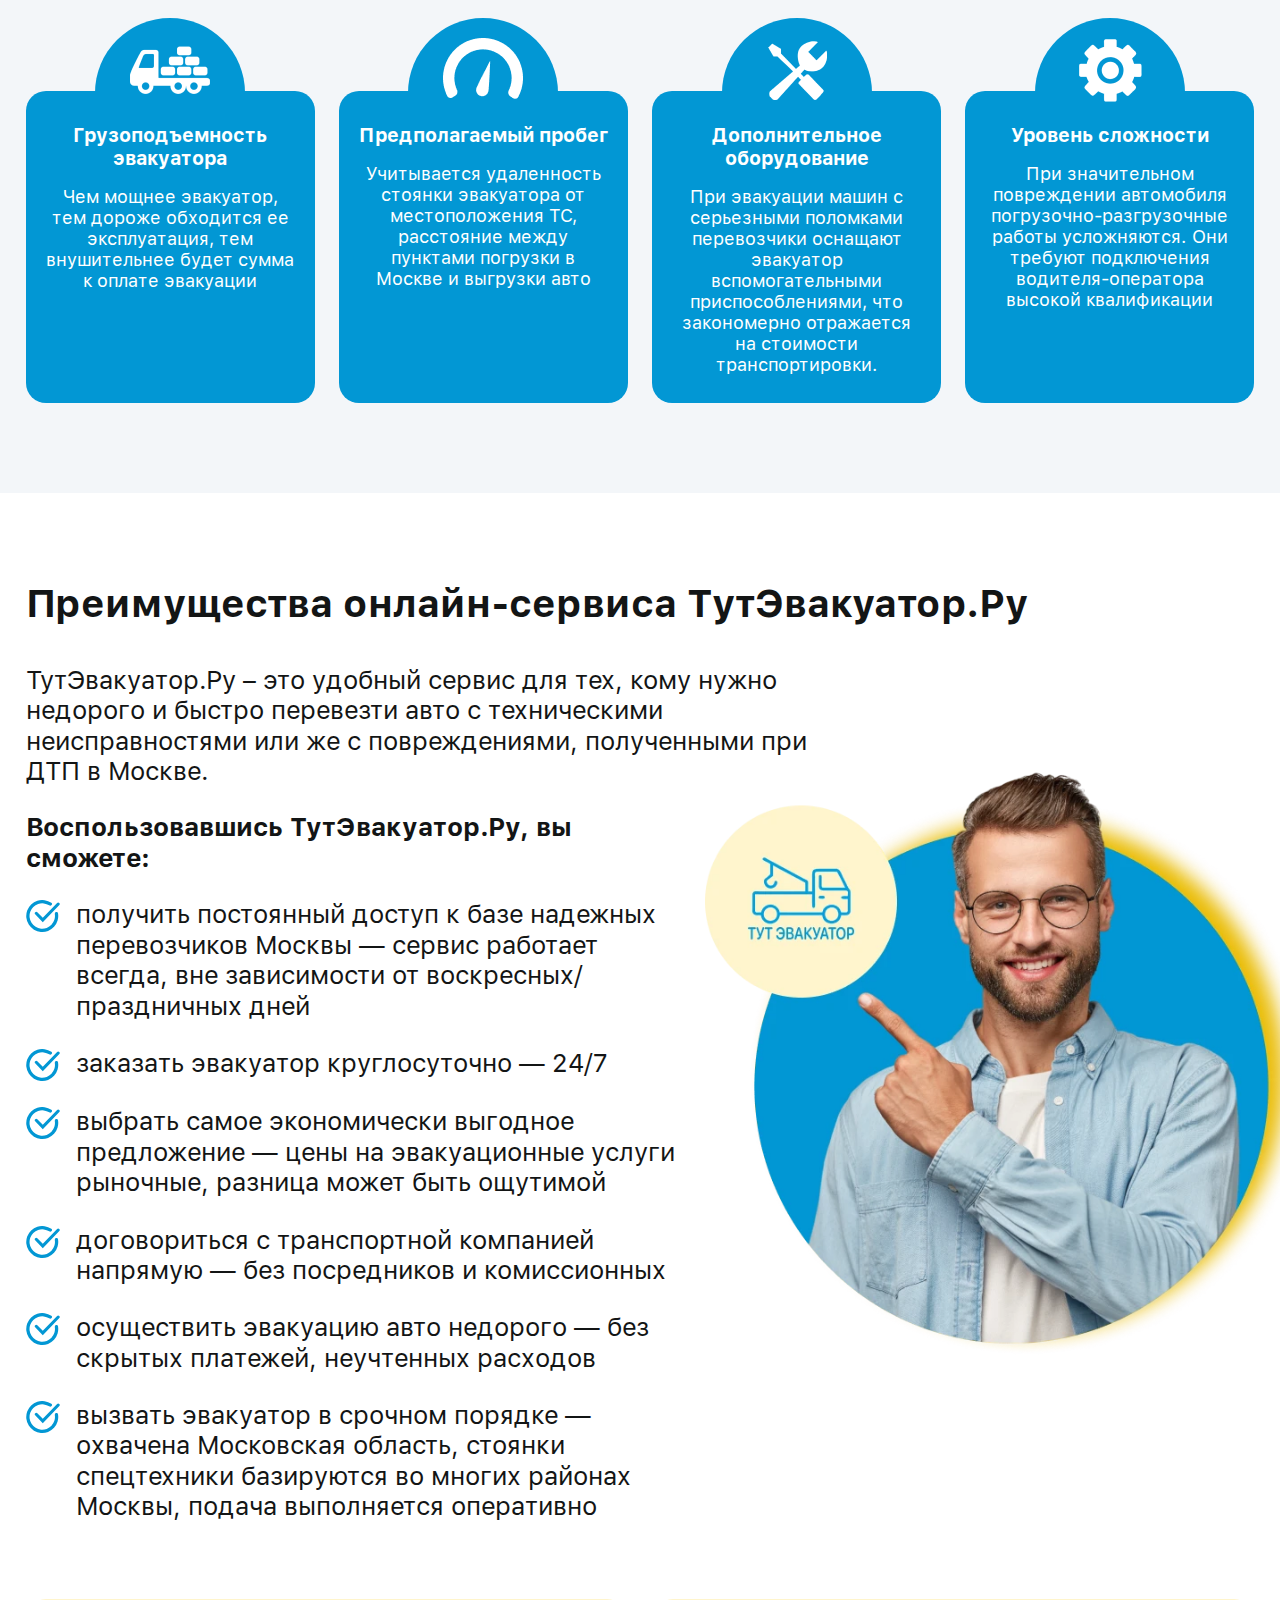
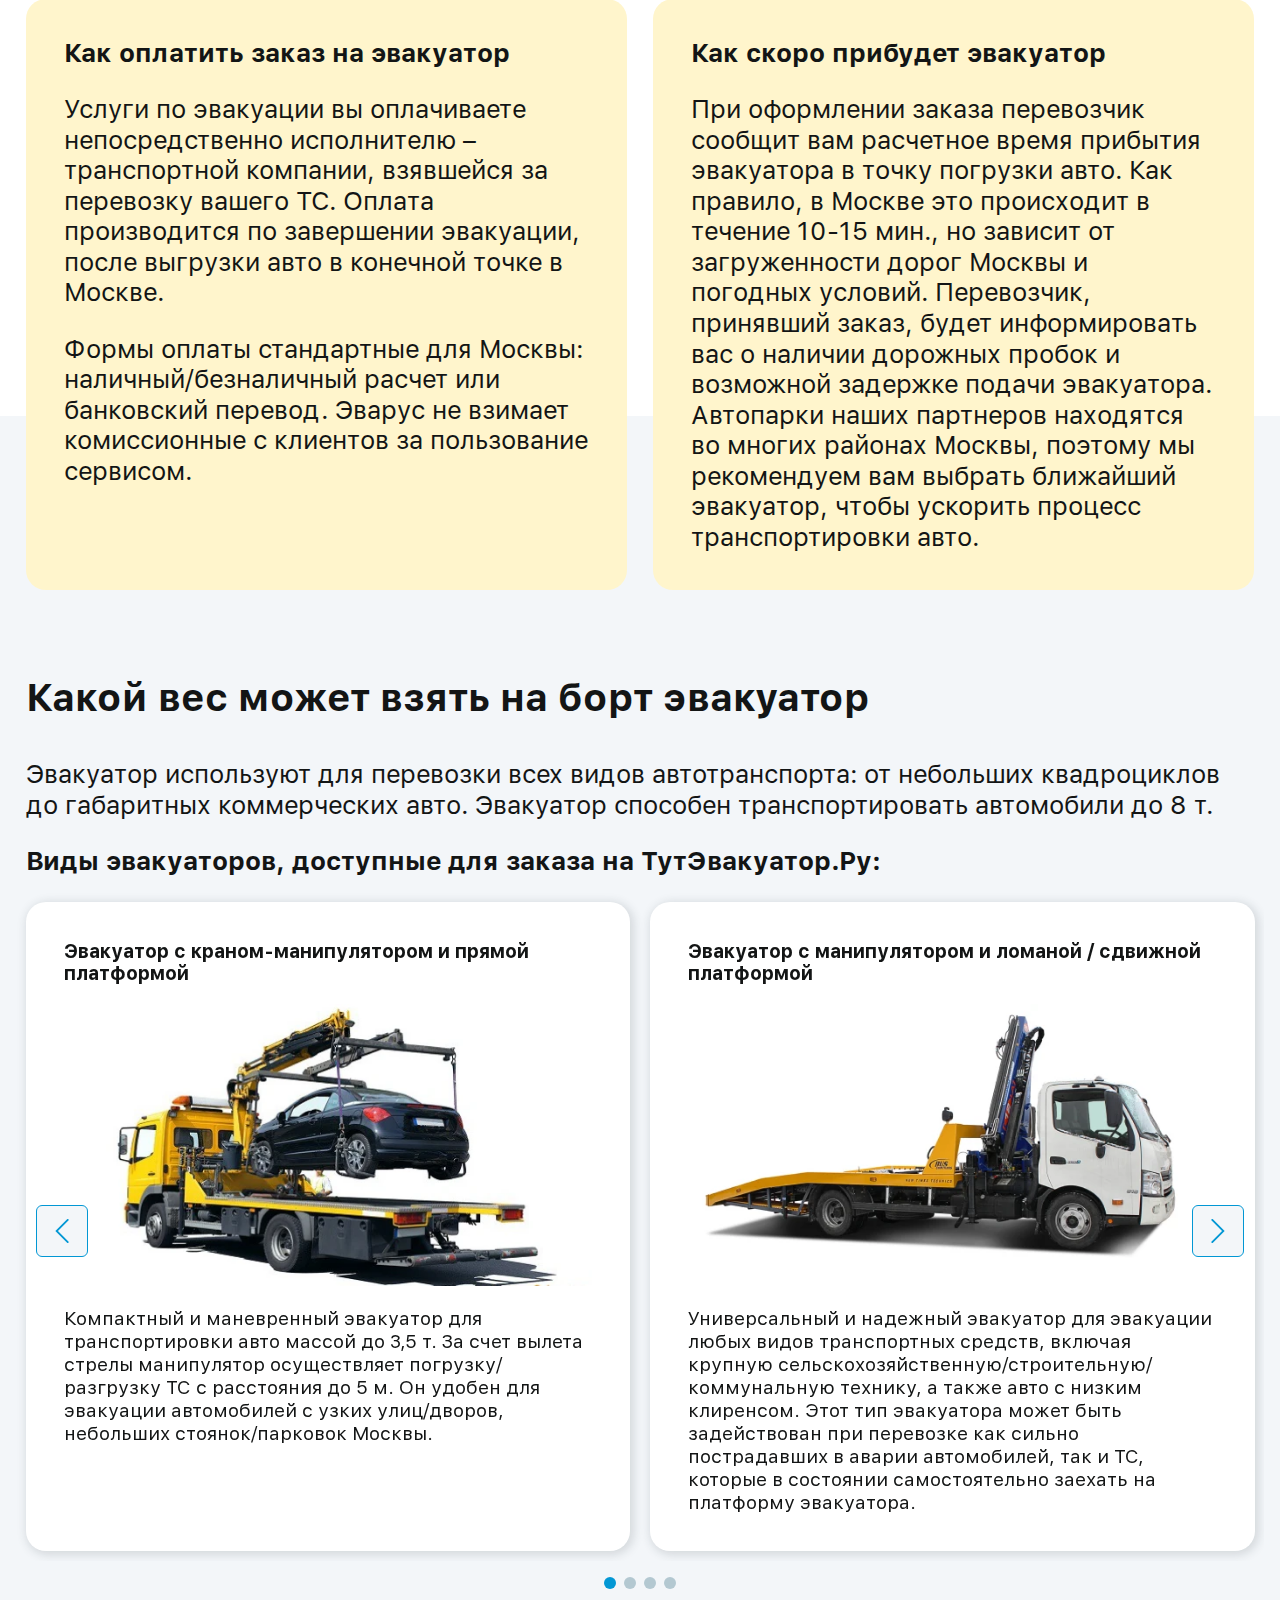
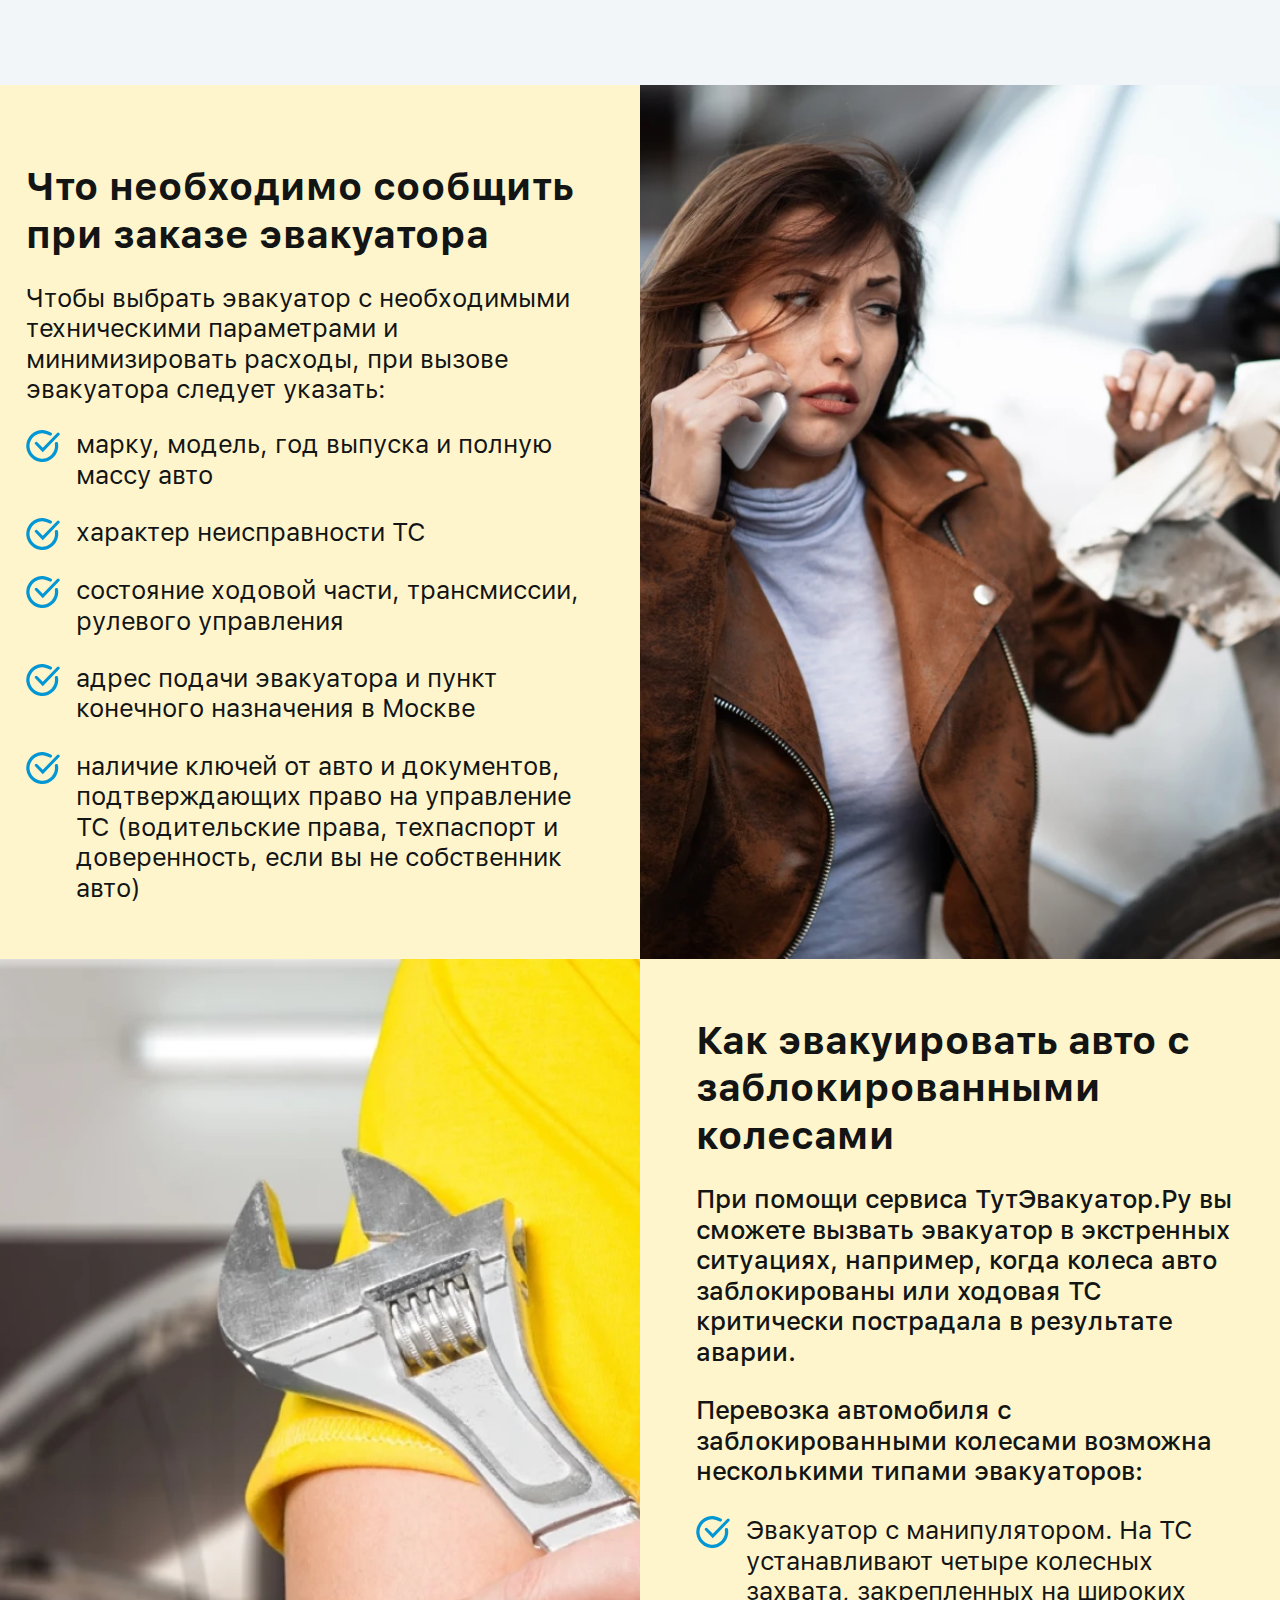
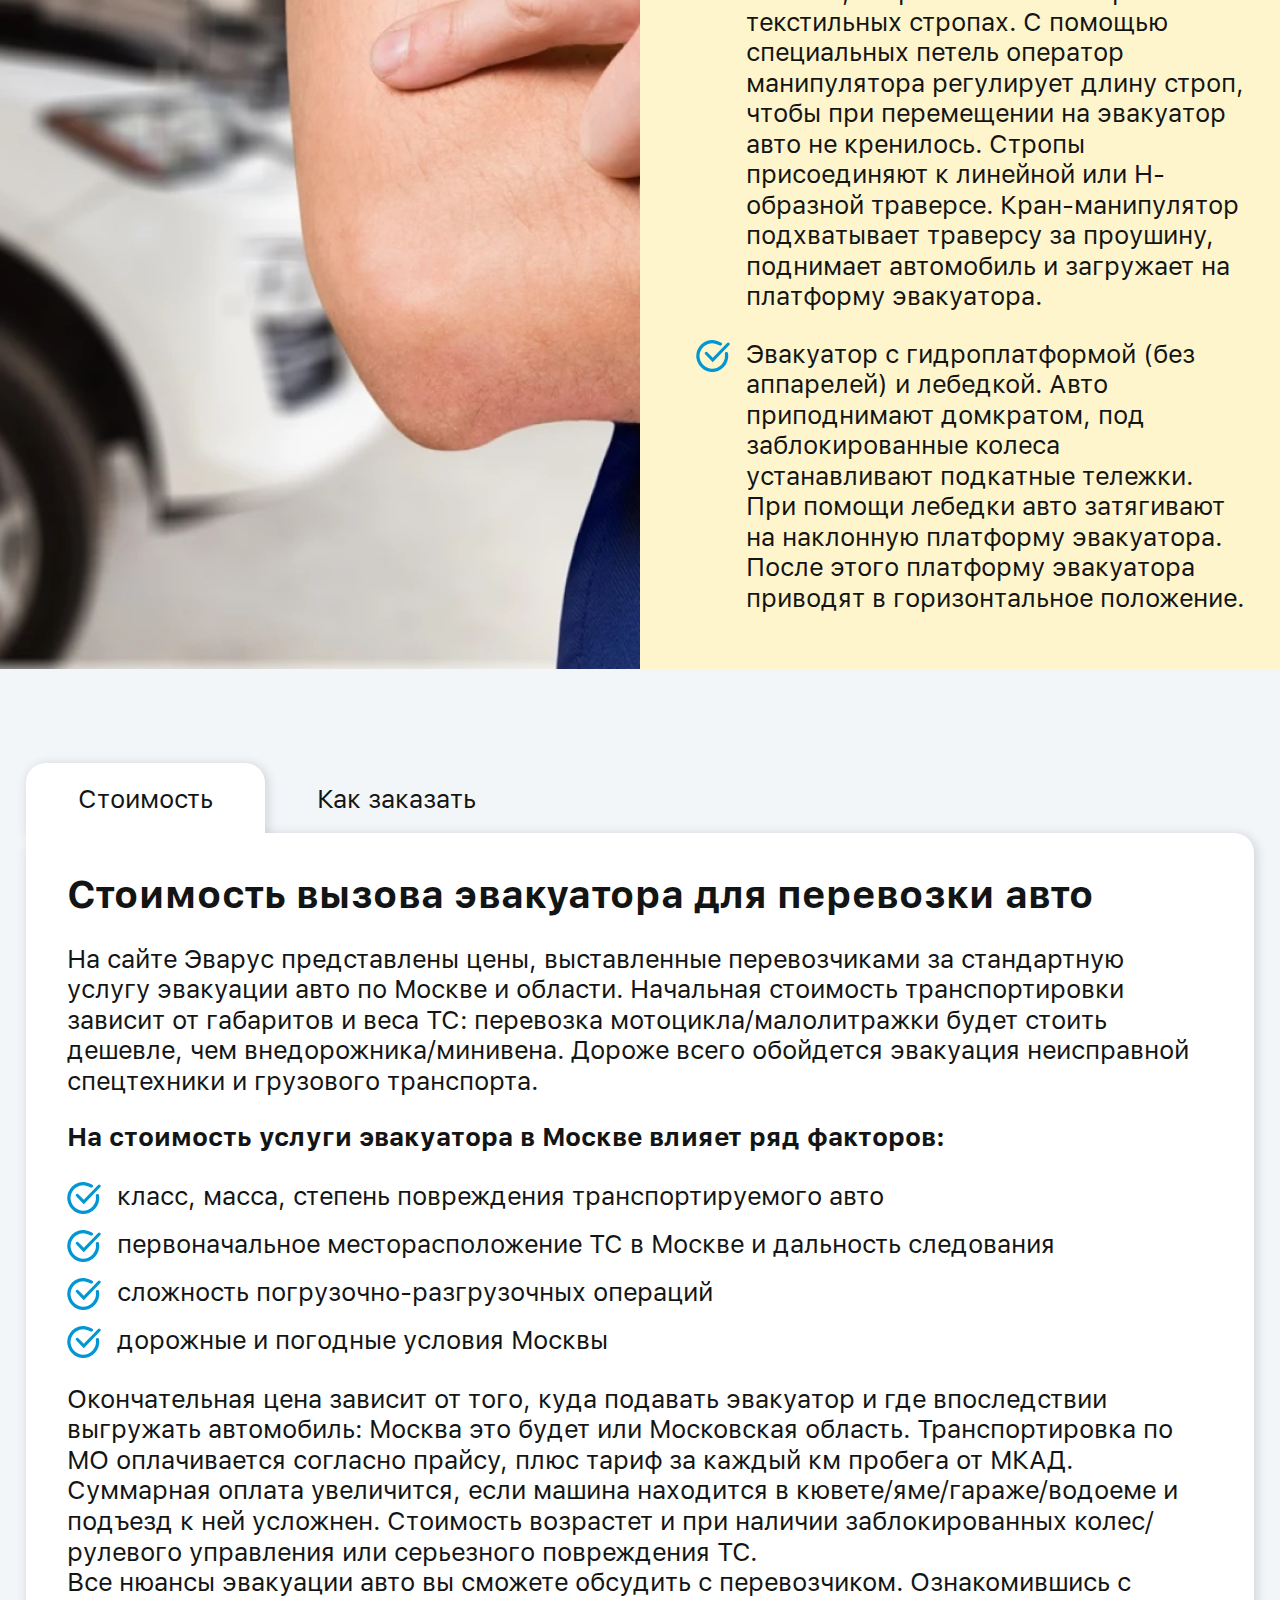
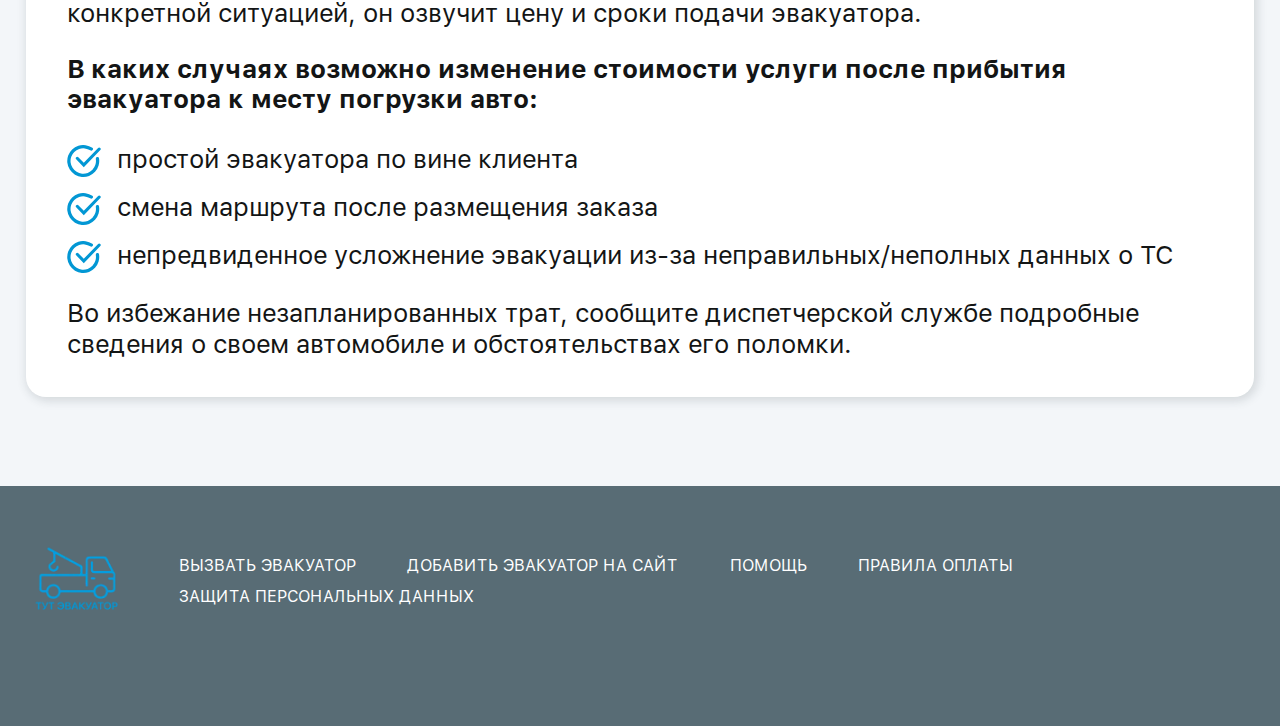
==== commit 05435be3: "iteration 4" ====
--- a/index.html
+++ b/index.html
@@ -41,6 +41,14 @@
             </nav>
             <a class="header__btn btn" href="#">Добавить объявление</a>
           </div>
+          <button class="header__burger" aria-label="Открыть меню">
+            <svg class="header__burger-open">
+              <use href="img/sprite.svg?v4#burger" />
+            </svg>
+            <svg class="header__burger-close">
+              <use href="img/sprite.svg?v4#close" />
+            </svg>
+          </button>
         </div>
       </header>
 
--- a/css/index.css
+++ b/css/index.css
@@ -10,8 +10,10 @@
    =========================== */
 
 .header {
+  position: relative;
   padding: 21px 0 22px;
   background: var(--white-color);
+  z-index: 101;
 }
 
 .header__container {
@@ -70,6 +72,45 @@
   color: var(--accent-color);
 }
 
+.header__burger {
+  display: flex;
+  align-items: center;
+  justify-content: center;
+  flex: 0 0 24px;
+  height: 24px;
+  position: relative;
+  color: var(--accent-color);
+}
+
+.header__burger:before {
+  content: '';
+  position: absolute;
+  left: -10px;
+  right: -10px;
+  top: -10px;
+  bottom: -10px;
+}
+
+.header__burger svg {
+  width: 100%;
+  height: 100%;
+  position: absolute;
+  left: 0;
+  top: 0;
+  transition: 0.3s;
+}
+
+.header__burger-close {
+  transform: scale(0);
+}
+
+.header__burger--opened svg.header__burger-open {
+  transform: scale(0);
+}
+.header__burger--opened svg.header__burger-close {
+  transform: scale(1);
+}
+
 /* ===========================
    Intro
    =========================== */
@@ -131,8 +172,8 @@
 }
 
 .banner__icon-img {
-  width: 210px;
-  height: 121px;
+  width: clamp(105px, 15vw, 210px);
+  height: clamp(60px, 15vw, 121px);
   object-fit: contain;
 }
 
@@ -513,14 +554,14 @@
 .footer__nav-list {
   display: flex;
   align-items: center;
-  justify-content: flex-end;
+  flex-wrap: wrap;
   gap: 12px clamp(10px, 4vw, 65px);
   flex: 1;
-  margin: 0;
+  margin: 0 0 0 auto;
   padding: 0;
   list-style: none;
   text-transform: uppercase;
-  font-size: clamp(12px, 5vw, 16px);
+  font-size: clamp(12px, 2vw, 16px);
 }
 
 .footer__nav-item {
@@ -541,3 +582,153 @@
 .footer__nav-link.current {
   color: var(--accent-color);
 }
+
+/* ===========================
+   Media Queries | Responsive
+   =========================== */
+
+@media (max-width: 1023px) {
+  .cost__items {
+    row-gap: 60px;
+  }
+  .cost__item {
+    min-width: 45%;
+  }
+  .cost__item-icon {
+    width: 120px;
+    height: 120px;
+    top: -50px;
+    margin-left: -60px;
+  }
+  .cost__item-icon img {
+    width: 60px;
+    height: 60px;
+  }
+  .advantages__tiles {
+    margin-bottom: 0;
+  }
+  .weight {
+    padding-top: var(--primary-indent);
+  }
+  .instruction {
+    padding: var(--primary-indent) 0;
+  }
+  .instruction__container {
+    display: block;
+  }
+  .instruction__content {
+    max-width: none;
+    padding: 0 !important;
+  }
+  .instruction__img {
+    margin: 30px 0;
+    text-align: center;
+  }
+  .instruction__img img {
+    position: static;
+    width: auto;
+    max-width: 100%;
+  }
+  .footer__container {
+    flex-direction: column;
+    gap: 16px;
+    align-items: flex-start;
+  }
+}
+
+@media (min-width: 768px) {
+  .header__burger {
+    display: none;
+  }
+}
+
+@media (max-width: 767px) {
+  .header {
+    padding: 5px 0;
+  }
+  .header__logo {
+    position: relative;
+    z-index: 1;
+  }
+  .header__content {
+    flex-direction: column;
+    gap: 16px;
+    position: absolute;
+    left: 0;
+    right: 0;
+    top: 80%;
+    padding: 16px;
+    background: var(--white-color);
+    opacity: 0;
+    transform: scaleY(0);
+    transform-origin: top center;
+    transition: 0.3s;
+    box-shadow: 0 4px 2px -2px rgba(0, 0, 0, 0.1);
+  }
+  .header__content--opened {
+    opacity: 1;
+    transform: scaleY(1);
+  }
+  .header__nav-list {
+    flex-direction: column;
+  }
+  .intro {
+    padding: 24px 0;
+  }
+  .banner__container {
+    flex-direction: column;
+    gap: 16px;
+    padding-top: 16px;
+    padding-bottom: 24px;
+    text-align: center;
+  }
+  .banner__title {
+    margin: 0;
+  }
+  .how-call__container {
+    flex-direction: column;
+  }
+  .how-call__title {
+    margin-right: 0;
+  }
+  .how-call__desc {
+    padding: 0;
+  }
+  .how-call__img {
+    flex: 1;
+    transform: none;
+    max-width: 500px;
+    margin: auto;
+  }
+  .need-know__row {
+    flex-direction: column;
+  }
+  .need-know__item-img {
+    height: 200px;
+  }
+  .cost__items {
+    margin-top: 75px;
+  }
+  .cost__item {
+    min-width: 0;
+    flex: 0 0 100%;
+    max-width: 100%;
+  }
+  .advantages__row {
+    flex-direction: column;
+  }
+  .advantages__img {
+    flex: 1;
+    transform: none;
+    max-width: 500px;
+    margin: 10px auto 0;
+  }
+  .advantages__tiles {
+    flex-direction: column;
+  }
+  .footer__nav-list {
+    flex-direction: column;
+    align-items: flex-start;
+    padding-bottom: var(--secondary-padding);
+  }
+}
